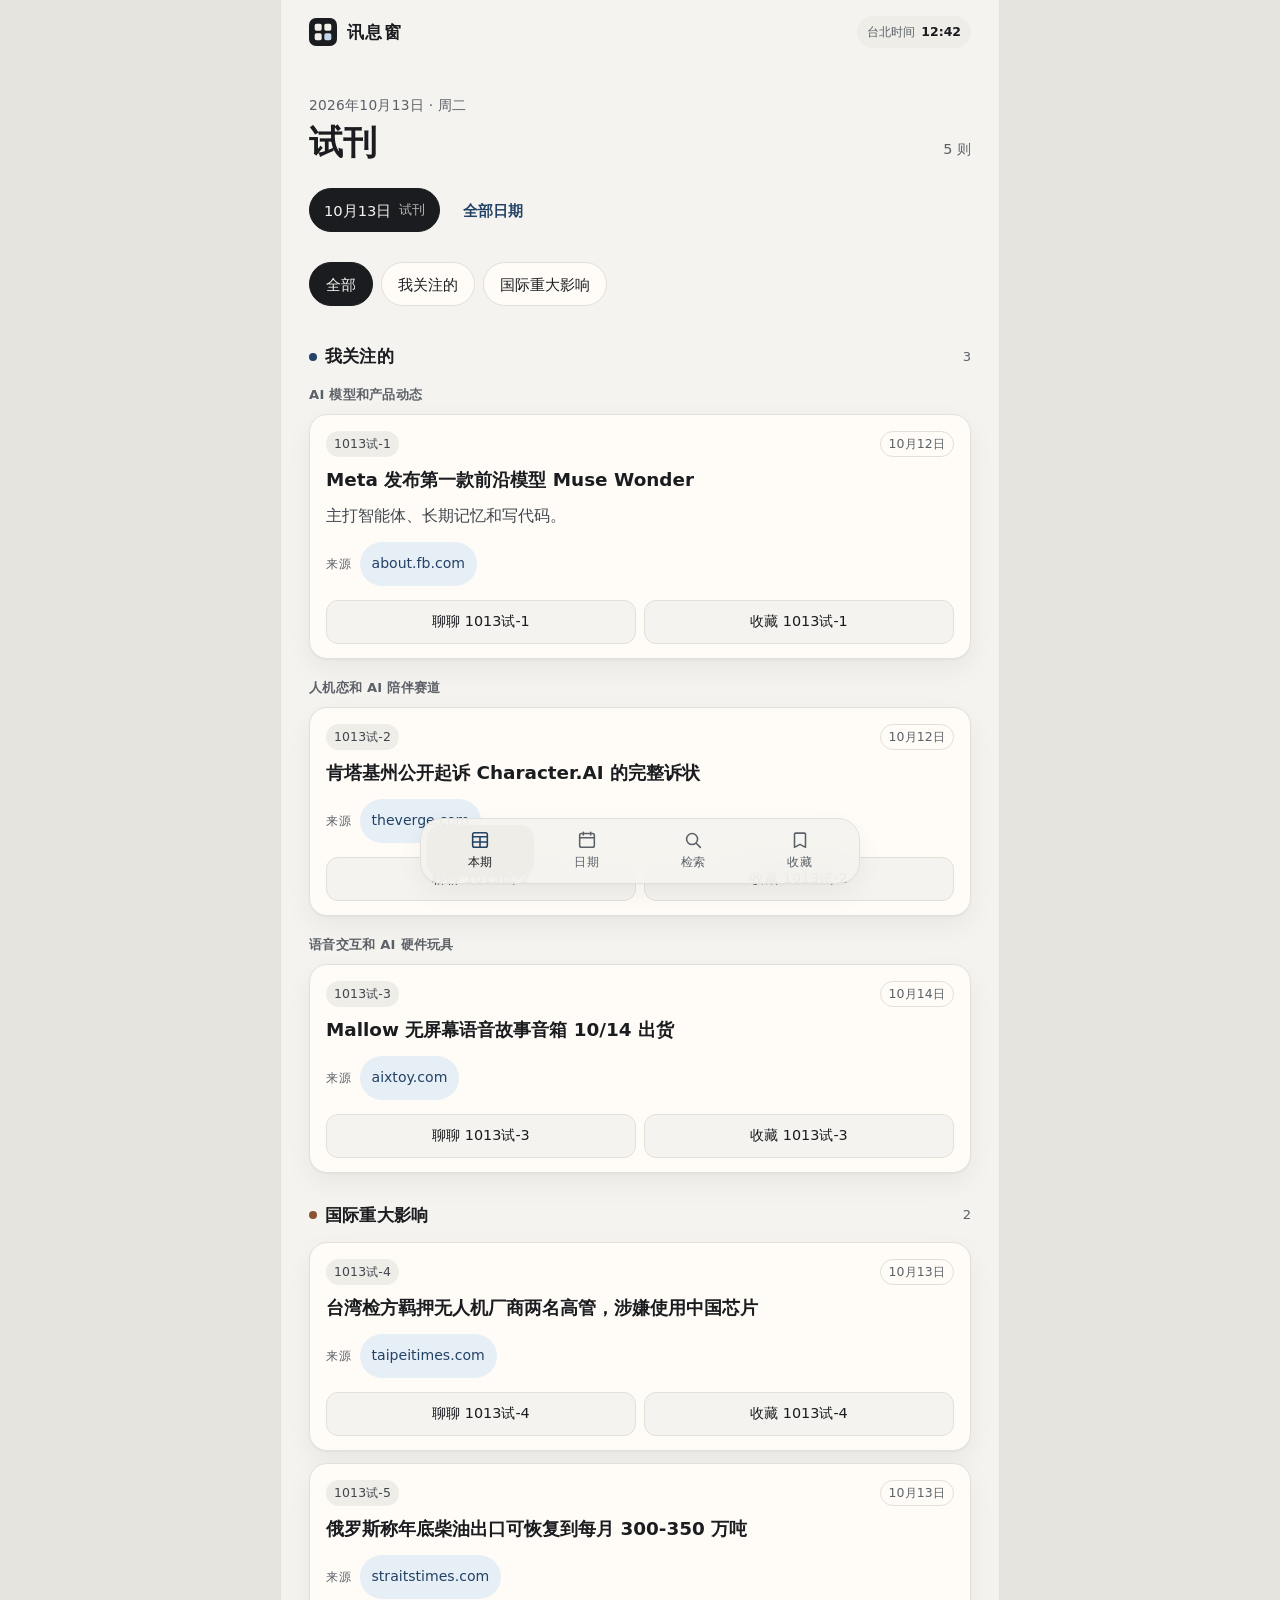
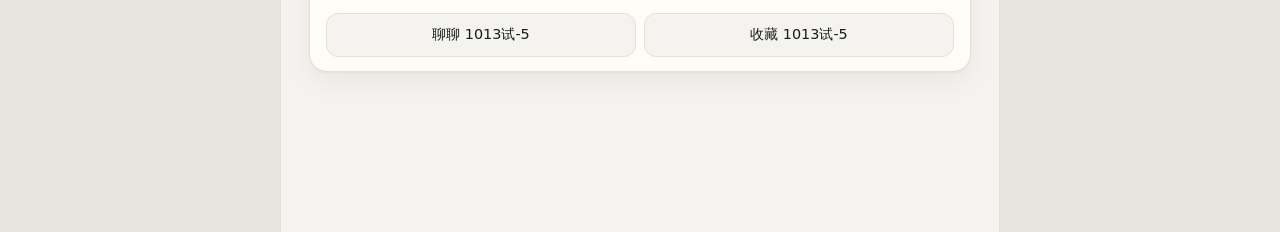
==== index.html @ f1364bf1 "Refresh the reading layout and keep two sections. Replace the newspaper styling with a calmer phone-" ====
<!DOCTYPE html>
<html lang="zh-Hans">
<head>
  <meta charset="utf-8">
  <meta name="viewport" content="width=device-width, initial-scale=1, viewport-fit=cover">
  <title>讯息窗</title>
  <meta name="description" content="个人新闻摘要。最新一期、按日期翻阅、检索和收藏。">
  <meta name="color-scheme" content="light dark">
  <meta name="theme-color" content="#f4f3ef">
  <meta name="theme-color" media="(prefers-color-scheme: light)" content="#f4f3ef">
  <meta name="theme-color" media="(prefers-color-scheme: dark)" content="#131417">
  <meta name="mobile-web-app-capable" content="yes">
  <meta name="apple-mobile-web-app-capable" content="yes">
  <meta name="apple-mobile-web-app-status-bar-style" content="default">
  <meta name="apple-mobile-web-app-title" content="讯息窗">
  <!-- 资源一律用相对路径，以便挂在 /info-window/ 下。 -->
  <link rel="manifest" href="manifest.webmanifest">
  <link rel="icon" href="icons/icon.svg" type="image/svg+xml">
  <link rel="icon" href="icons/icon-192.png" sizes="192x192" type="image/png">
  <link rel="apple-touch-icon" href="icons/apple-touch-icon.png">
  <link rel="stylesheet" href="css/app.css">
</head>
<body>
  <a class="skip" href="#main">跳到内容</a>
  <div class="shell">
    <header class="top">
      <div class="top-row">
        <a class="brand" href="#/">
          <svg class="mark" viewBox="0 0 32 32" aria-hidden="true">
            <rect width="32" height="32" rx="8" fill="currentColor"/>
            <rect x="6.5" y="6.5" width="8" height="8" rx="2" fill="var(--pane)"/>
            <rect x="17.5" y="6.5" width="8" height="8" rx="2" fill="var(--pane)"/>
            <rect x="6.5" y="17.5" width="8" height="8" rx="2" fill="var(--pane)"/>
            <rect x="17.5" y="17.5" width="8" height="8" rx="2" fill="var(--pane-accent)"/>
          </svg>
          <span class="brand-name">讯息窗</span>
        </a>
        <p class="clock"><span class="clock-label">台北时间</span><time id="clock">--:--</time></p>
      </div>
      <p id="offline" class="offline" hidden>离线阅读</p>
    </header>
    <main id="main" tabindex="-1">
      <p class="status">正在打开…</p>
    </main>
  </div>
  <nav class="tabbar" aria-label="主导航">
    <a href="#/" data-tab="home">
      <svg viewBox="0 0 24 24" aria-hidden="true"><rect x="4" y="4" width="16" height="16" rx="2"/><path d="M4 8.5h16M12 8.5V20M4 14.2h16"/></svg>
      <span>本期</span>
    </a>
    <a href="#/dates" data-tab="dates">
      <svg viewBox="0 0 24 24" aria-hidden="true"><rect x="4" y="5" width="16" height="15" rx="2"/><path d="M8 3.5v3M16 3.5v3M4 9.5h16"/></svg>
      <span>日期</span>
    </a>
    <a href="#/search" data-tab="search">
      <svg viewBox="0 0 24 24" aria-hidden="true"><circle cx="11" cy="11" r="6"/><path d="M15.5 15.5 20 20"/></svg>
      <span>检索</span>
    </a>
    <a href="#/favorites" data-tab="favorites">
      <svg viewBox="0 0 24 24" aria-hidden="true"><path d="M7 4.5h10a1 1 0 0 1 1 1V20l-6-3.2L6 20V5.5a1 1 0 0 1 1-1z"/></svg>
      <span>收藏</span>
      <em id="fav-count" hidden>0</em>
    </a>
  </nav>
  <div id="toast" role="status" aria-live="polite"></div>
  <noscript>
    <p class="status">讯息窗需要 JavaScript 才能阅读摘要。</p>
  </noscript>
  <script src="js/app.js"></script>
</body>
</html>
---- css/app.css ----
:root {
  color-scheme: light;
  --bg: #f4f3ef;
  --canvas: #e6e4de;
  --card: #fffcf8;
  --ink: #1a1c1f;
  --soft: #41464d;
  --faint: #5c6168;
  --line: #e3e0d8;
  --line-strong: #d0ccc3;
  --accent: #234266;
  --accent-2: #8a5430;
  --accent-soft: #e6eef6;
  --chip: #eeede8;
  --mark-pane: #f4f1ea;
  --mark-accent: #c5d7ea;
  --shadow: 0 1px 2px rgba(26, 28, 31, 0.04), 0 10px 28px rgba(26, 28, 31, 0.05);
  --header-h: calc(64px + env(safe-area-inset-top));
  --tab-h: calc(64px + env(safe-area-inset-bottom));
  --column: 100%;
  --pad: 20px;
  --radius: 18px;
  --sans: "PingFang SC", "Hiragino Sans GB", "Noto Sans SC", "Noto Sans CJK SC", "Source Han Sans SC", "Microsoft YaHei", "WenQuanYi Micro Hei", "Droid Sans Fallback", ui-sans-serif, system-ui, sans-serif;
}

@media (prefers-color-scheme: dark) {
  :root {
    color-scheme: dark;
    --bg: #131417;
    --canvas: #0b0c0e;
    --card: #1d1e23;
    --ink: #f4f2ec;
    --soft: #d2cfc7;
    --faint: #b0aba3;
    --line: #32343b;
    --line-strong: #45474f;
    --accent: #c9daf0;
    --accent-2: #efc39a;
    --accent-soft: #2a3544;
    --chip: #2a2c32;
    --mark-pane: #243044;
    --mark-accent: #8fb4d4;
    --shadow: 0 1px 0 rgba(255, 255, 255, 0.03) inset, 0 12px 32px rgba(0, 0, 0, 0.28);
  }
}

* { box-sizing: border-box; }

html {
  background: var(--bg);
  font-family: var(--sans);
  -webkit-text-size-adjust: 100%;
  text-size-adjust: 100%;
}

body {
  margin: 0;
  min-height: 100dvh;
  background: var(--bg);
  color: var(--ink);
  font-family: var(--sans);
  font-size: 1.0625rem;
  line-height: 1.7;
  text-rendering: optimizeLegibility;
  -webkit-font-smoothing: antialiased;
}

button, input {
  font: inherit;
  color: inherit;
}

button { cursor: pointer; }

a, button { -webkit-tap-highlight-color: transparent; }

a { color: var(--accent); }

img, svg { display: block; }

[hidden] { display: none !important; }

::selection {
  background: color-mix(in srgb, var(--accent) 28%, transparent);
}

.skip {
  position: absolute;
  left: 12px;
  top: -48px;
  z-index: 20;
  padding: 8px 12px;
  border-radius: 10px;
  background: var(--ink);
  color: var(--bg);
  text-decoration: none;
}

.skip:focus { top: 8px; }

:focus-visible {
  outline: 2px solid var(--accent);
  outline-offset: 3px;
}

.shell {
  width: var(--column);
  margin: 0 auto;
  padding-bottom: calc(var(--tab-h) + 16px);
}

.top {
  position: sticky;
  top: 0;
  z-index: 6;
  min-height: var(--header-h);
  padding: calc(10px + env(safe-area-inset-top)) var(--pad) 10px;
  background: color-mix(in srgb, var(--bg) 86%, transparent);
  backdrop-filter: saturate(1.2) blur(18px);
  -webkit-backdrop-filter: saturate(1.2) blur(18px);
  border-bottom: 1px solid transparent;
}

.top.is-stuck { border-bottom-color: var(--line); }

.top-row {
  display: flex;
  align-items: center;
  justify-content: space-between;
  gap: 12px;
  min-height: 44px;
}

.brand {
  display: flex;
  align-items: center;
  gap: 10px;
  min-height: 44px;
  color: var(--ink);
  text-decoration: none;
}

.mark {
  width: 28px;
  height: 28px;
  color: var(--ink);
  --pane: var(--mark-pane);
  --pane-accent: var(--mark-accent);
}

.brand-name {
  font-size: 1.05rem;
  font-weight: 600;
  letter-spacing: 0.08em;
}

.clock {
  display: inline-flex;
  align-items: center;
  gap: 6px;
  margin: 0;
  min-height: 32px;
  padding: 0 10px;
  border-radius: 999px;
  background: var(--chip);
  color: var(--faint);
  font-size: 0.78rem;
  font-variant-numeric: tabular-nums;
  white-space: nowrap;
}

.clock time {
  color: var(--ink);
  font-weight: 600;
}

.offline {
  margin: 6px 0 0;
  color: var(--accent);
  font-size: 0.82rem;
}

main {
  padding: 4px var(--pad) 36px;
}

.status, .empty {
  margin: 28px 0;
  color: var(--soft);
  font-size: 1rem;
  line-height: 1.7;
}

.page-head, .mast { padding: 22px 0 6px; }

.kicker {
  margin: 0 0 4px;
  color: var(--faint);
  font-size: 0.86rem;
  letter-spacing: 0.02em;
}

.mast-row {
  display: flex;
  align-items: baseline;
  justify-content: space-between;
  gap: 16px;
}

.mast h1, .page-head h1 {
  margin: 0;
  font-size: 1.85rem;
  font-weight: 600;
  line-height: 1.25;
  letter-spacing: 0.01em;
}

.mast-count, .result-count {
  margin: 0;
  color: var(--faint);
  font-size: 0.9rem;
  font-variant-numeric: tabular-nums;
  white-space: nowrap;
}

.result-count { margin: 4px 0 14px; }

.switcher {
  position: sticky;
  top: var(--header-h);
  z-index: 5;
  display: flex;
  gap: 8px;
  margin: 8px calc(var(--pad) * -1) 0;
  padding: 10px var(--pad) 12px;
  overflow-x: auto;
  background: color-mix(in srgb, var(--bg) 88%, transparent);
  backdrop-filter: blur(16px);
  -webkit-backdrop-filter: blur(16px);
  scroll-snap-type: x proximity;
  scrollbar-width: none;
}

.switcher::-webkit-scrollbar, .chips::-webkit-scrollbar { display: none; }

.issue-pill {
  display: inline-flex;
  flex: 0 0 auto;
  align-items: center;
  gap: 8px;
  min-height: 44px;
  padding: 0 14px;
  border: 1px solid var(--line);
  border-radius: 999px;
  background: var(--card);
  color: var(--ink);
  font-size: 0.92rem;
  text-decoration: none;
  scroll-snap-align: start;
}

.issue-pill-slot { color: var(--faint); font-size: 0.82rem; }

.issue-pill.is-on {
  background: var(--ink);
  border-color: var(--ink);
  color: var(--bg);
  box-shadow: none;
}

.issue-pill.is-on .issue-pill-slot {
  color: color-mix(in srgb, var(--bg) 72%, transparent);
}

.issue-pill-all {
  background: transparent;
  border-color: transparent;
  box-shadow: none;
  color: var(--accent);
  font-weight: 600;
}

.filters { margin: 16px 0 4px; }

.chips {
  display: flex;
  gap: 8px;
  margin: 0 -2px;
  padding: 2px 2px 8px;
  overflow-x: auto;
  scroll-snap-type: x proximity;
  scrollbar-width: none;
}

.chip {
  flex: 0 0 auto;
  min-height: 44px;
  padding: 0 16px;
  border: 1px solid var(--line);
  border-radius: 999px;
  background: var(--card);
  color: var(--ink);
  font-size: 0.92rem;
  scroll-snap-align: start;
}

.chip.is-on {
  background: var(--ink);
  border-color: var(--ink);
  color: var(--bg);
}

.chips-sub { padding-top: 0; }

.section { margin: 28px 0; }

.section-head {
  display: flex;
  align-items: center;
  justify-content: space-between;
  gap: 12px;
  margin: 0 0 12px;
}

.section-title {
  display: flex;
  align-items: center;
  gap: 8px;
  margin: 0;
  font-size: 1.08rem;
  font-weight: 600;
  letter-spacing: 0.01em;
}

.section-title::before {
  content: "";
  width: 8px;
  height: 8px;
  border-radius: 50%;
  background: var(--accent);
  flex: 0 0 auto;
}

.section[data-section="国际重大影响"] .section-title::before {
  background: var(--accent-2);
}

.section-count {
  color: var(--faint);
  font-size: 0.82rem;
  font-variant-numeric: tabular-nums;
}

.section-empty {
  margin: 0;
  padding: 2px 2px 6px;
  color: var(--faint);
  font-size: 1rem;
}

.block + .block { margin-top: 18px; }

.block-title {
  margin: 0 0 8px;
  color: var(--faint);
  font-size: 0.82rem;
  font-weight: 600;
  letter-spacing: 0.02em;
}

.card {
  margin: 0 0 12px;
  padding: 16px 16px 14px;
  background: var(--card);
  border: 1px solid var(--line);
  border-radius: var(--radius);
  box-shadow: var(--shadow);
  scroll-margin-top: calc(var(--header-h) + 16px);
}

.card-meta {
  display: flex;
  flex-wrap: wrap;
  align-items: center;
  gap: 6px;
  margin: 0;
}

.id-chip, .time-chip, .origin-chip, .section-chip {
  display: inline-flex;
  align-items: center;
  min-height: 26px;
  padding: 0 8px;
  border-radius: 999px;
  font-size: 0.78rem;
  line-height: 1;
  letter-spacing: 0.01em;
  white-space: nowrap;
}

.id-chip, .section-chip {
  background: var(--chip);
  color: var(--soft);
  font-variant-numeric: tabular-nums;
}

.time-chip {
  margin-left: auto;
  border: 1px solid var(--line);
  background: transparent;
  color: var(--faint);
  font-variant-numeric: tabular-nums;
}

.origin-chip {
  background: var(--accent-soft);
  color: var(--accent);
}

.card h3, .item-title {
  margin: 10px 0 0;
  font-size: 1.15rem;
  font-weight: 600;
  line-height: 1.45;
}

.summary {
  margin: 8px 0 0;
  color: var(--soft);
  font-size: 1rem;
  line-height: 1.75;
}

.relevance {
  margin: 10px 0 0;
  color: var(--soft);
  font-size: 0.95rem;
  line-height: 1.65;
}

.relevance span {
  margin-right: 6px;
  color: var(--faint);
  font-size: 0.78rem;
  letter-spacing: 0.06em;
}

.sources {
  display: flex;
  flex-wrap: wrap;
  align-items: center;
  gap: 8px;
  margin: 12px 0 0;
}

.sources span {
  color: var(--faint);
  font-size: 0.78rem;
  letter-spacing: 0.06em;
}

.sources a {
  display: inline-flex;
  align-items: center;
  min-height: 44px;
  padding: 0 12px;
  border-radius: 999px;
  background: var(--accent-soft);
  color: var(--accent);
  font-size: 0.88rem;
  text-decoration: none;
}

.actions {
  display: flex;
  flex-wrap: wrap;
  gap: 8px;
  margin-top: 14px;
}

.actions button, .text-btn {
  flex: 1 1 calc(50% - 8px);
  max-width: calc(50% - 4px);
  min-height: 44px;
  padding: 8px 12px;
  border: 1px solid var(--line);
  border-radius: 12px;
  background: var(--bg);
  color: var(--ink);
  font-size: 0.9rem;
  line-height: 1.35;
  text-align: center;
}

.actions button.is-saved {
  border-color: transparent;
  background: var(--accent-soft);
  color: var(--accent);
}

.issue-head {
  display: flex;
  align-items: baseline;
  justify-content: space-between;
  gap: 12px;
  margin: 22px 0 10px;
}

.issue-link {
  color: var(--ink);
  font-size: 1.05rem;
  font-weight: 600;
  text-decoration: none;
}

.issue-nav {
  display: grid;
  grid-template-columns: 1fr 1fr;
  gap: 10px;
  margin-top: 8px;
}

.nav-card {
  display: flex;
  flex-direction: column;
  justify-content: center;
  gap: 2px;
  min-height: 64px;
  padding: 12px 14px;
  border: 1px solid var(--line);
  border-radius: 16px;
  background: var(--card);
  color: var(--ink);
  text-decoration: none;
}

.nav-card.is-end { align-items: flex-end; text-align: right; }

.nav-kicker {
  color: var(--faint);
  font-size: 0.78rem;
}

.nav-title {
  font-size: 0.95rem;
  font-weight: 600;
  line-height: 1.4;
}

.search {
  position: sticky;
  top: var(--header-h);
  z-index: 4;
  margin: 0 calc(var(--pad) * -1);
  padding: 8px var(--pad) 12px;
  background: color-mix(in srgb, var(--bg) 90%, transparent);
  backdrop-filter: blur(16px);
  -webkit-backdrop-filter: blur(16px);
}

.search-field { position: relative; }

.search-icon {
  position: absolute;
  left: 14px;
  top: 50%;
  width: 18px;
  height: 18px;
  transform: translateY(-50%);
  fill: none;
  stroke: var(--faint);
  stroke-width: 1.8;
  stroke-linecap: round;
  pointer-events: none;
}

.search input {
  width: 100%;
  height: 48px;
  padding: 0 16px 0 42px;
  border: 1px solid var(--line);
  border-radius: 14px;
  background: var(--card);
  font-size: 1rem;
}

.search input::placeholder { color: var(--faint); }

.search input:focus-visible {
  outline: none;
  border-color: var(--accent);
  box-shadow: 0 0 0 3px var(--accent-soft);
}

.date-jump {
  display: flex;
  align-items: center;
  justify-content: space-between;
  gap: 12px;
  margin: 12px 0 18px;
  padding: 12px 14px;
  border: 1px solid var(--line);
  border-radius: 16px;
  background: var(--card);
}

.date-jump label {
  color: var(--soft);
  font-size: 0.95rem;
}

.date-jump input {
  min-height: 44px;
  padding: 0 10px;
  border: 1px solid var(--line);
  border-radius: 12px;
  background: var(--bg);
  font-size: 1rem;
}

.month { margin: 0 0 18px; }

.month-label {
  margin: 8px 2px 8px;
  color: var(--faint);
  font-size: 0.86rem;
  font-weight: 600;
}

.date-list {
  overflow: hidden;
  border: 1px solid var(--line);
  border-radius: var(--radius);
  background: var(--card);
  box-shadow: var(--shadow);
}

.date-row {
  display: grid;
  grid-template-columns: 76px 1fr;
  gap: 8px;
  align-items: center;
  min-height: 72px;
  padding: 12px 16px;
  border-top: 1px solid var(--line);
  color: inherit;
  text-decoration: none;
}

.date-row:first-child { border-top: none; }

.date-num {
  font-size: 1.7rem;
  font-weight: 600;
  line-height: 1;
  font-variant-numeric: tabular-nums;
}

.date-side {
  display: block;
  margin-top: 4px;
  color: var(--faint);
  font-size: 0.78rem;
}

.date-slots { display: flex; flex-direction: column; justify-content: center; }

.date-slots strong {
  font-weight: 600;
  line-height: 1.45;
}

mark {
  padding: 0 0.08em;
  border-radius: 4px;
  background: color-mix(in srgb, var(--accent-2) 32%, transparent);
  color: inherit;
}

.missing {
  margin: 0 0 10px;
  padding: 14px 16px;
  border: 1px dashed var(--line-strong);
  border-radius: 14px;
  color: var(--soft);
}

.tabbar {
  position: fixed;
  left: 50%;
  bottom: 0;
  z-index: 7;
  display: grid;
  grid-template-columns: repeat(4, 1fr);
  width: var(--column);
  transform: translateX(-50%);
  padding: 6px 8px calc(6px + env(safe-area-inset-bottom));
  background: color-mix(in srgb, var(--bg) 90%, transparent);
  backdrop-filter: blur(18px);
  -webkit-backdrop-filter: blur(18px);
  border-top: 1px solid var(--line);
}

.tabbar a {
  position: relative;
  display: flex;
  flex-direction: column;
  align-items: center;
  justify-content: center;
  gap: 2px;
  min-height: 52px;
  border-radius: 14px;
  color: var(--faint);
  font-size: 0.72rem;
  letter-spacing: 0.04em;
  text-decoration: none;
}

.tabbar svg {
  width: 22px;
  height: 22px;
  fill: none;
  stroke: currentColor;
  stroke-width: 1.7;
  stroke-linejoin: round;
  stroke-linecap: round;
}

.tabbar a.is-on {
  color: var(--ink);
  background: var(--chip);
}

.tabbar a.is-on svg { stroke: var(--accent); }

.tabbar em {
  position: absolute;
  top: 4px;
  right: calc(50% - 24px);
  min-width: 16px;
  height: 16px;
  padding: 0 4px;
  border-radius: 999px;
  background: var(--accent);
  color: var(--bg);
  font-style: normal;
  font-size: 0.68rem;
  line-height: 16px;
  text-align: center;
}

#toast {
  position: fixed;
  left: 50%;
  bottom: calc(var(--tab-h) + 10px);
  z-index: 9;
  width: max-content;
  max-width: min(92vw, 420px);
  transform: translate(-50%, 8px);
  padding: 12px 16px;
  border-radius: 14px;
  background: var(--ink);
  color: var(--bg);
  font-size: 0.9rem;
  line-height: 1.45;
  box-shadow: var(--shadow);
  opacity: 0;
  pointer-events: none;
  transition: opacity 160ms ease, transform 160ms ease;
}

#toast.is-on {
  opacity: 1;
  transform: translate(-50%, 0);
}

.sr-only {
  position: absolute;
  width: 1px;
  height: 1px;
  padding: 0;
  margin: -1px;
  overflow: hidden;
  clip: rect(0, 0, 0, 0);
  border: 0;
}

body.is-searching .tabbar { display: none; }

body.is-searching .shell { padding-bottom: 24px; }

body.is-searching #toast { bottom: 16px; }

@supports not ((backdrop-filter: blur(1px)) or (-webkit-backdrop-filter: blur(1px))) {
  .top, .tabbar, .switcher, .search { background: var(--bg); }
}

@media (hover: hover) {
  .card:hover { border-color: var(--line-strong); }
  .issue-link:hover, .date-row:hover { color: var(--accent); }
  .issue-pill:hover { border-color: var(--line-strong); }
  .sources a:hover { text-decoration: underline; }
}

@media (min-width: 880px) {
  :root {
    --column: min(720px, calc(100% - 48px));
    --pad: 28px;
    --header-h: calc(68px + env(safe-area-inset-top));
  }

  html, body { background: var(--canvas); }

  .shell {
    min-height: 100dvh;
    background: var(--bg);
    border-inline: 1px solid var(--line);
    padding-bottom: calc(var(--tab-h) + 32px);
  }

  .mast h1, .page-head h1 { font-size: 2.15rem; }

  .tabbar {
    bottom: 16px;
    width: min(440px, calc(var(--column) - 40px));
    padding: 6px;
    border: 1px solid var(--line);
    border-radius: 22px;
    box-shadow: var(--shadow);
  }
}

@media (prefers-reduced-motion: reduce) {
  *, *::before, *::after {
    scroll-behavior: auto !important;
    transition: none !important;
  }
}

@media print {
  .tabbar, .skip, .actions, .filters, .switcher, .clock, .search { display: none !important; }
  .shell { width: auto; padding: 0; border: none; background: white; }
  body, html { background: white; color: black; }
  .card { break-inside: avoid; box-shadow: none; }
}
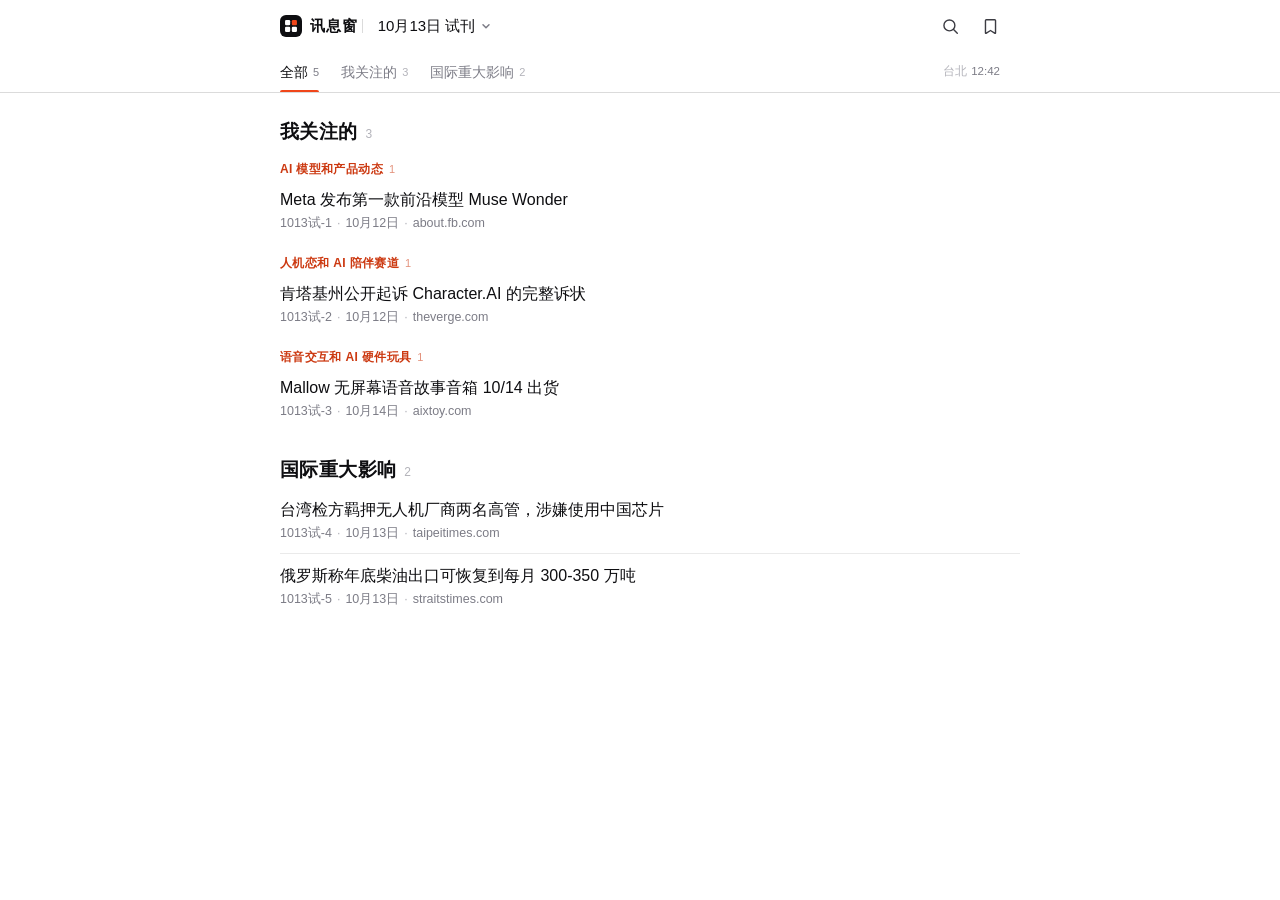
==== commit 607b044d: "Rebuild the reading view as a dense list with a slim header. Each item is one row: a title of up to " ====
--- a/index.html
+++ b/index.html
@@ -6,9 +6,9 @@
   <title>讯息窗</title>
   <meta name="description" content="个人新闻摘要。最新一期、按日期翻阅、检索和收藏。">
   <meta name="color-scheme" content="light dark">
-  <meta name="theme-color" content="#f4f3ef">
-  <meta name="theme-color" media="(prefers-color-scheme: light)" content="#f4f3ef">
-  <meta name="theme-color" media="(prefers-color-scheme: dark)" content="#131417">
+  <meta name="theme-color" content="#ffffff">
+  <meta name="theme-color" media="(prefers-color-scheme: light)" content="#ffffff">
+  <meta name="theme-color" media="(prefers-color-scheme: dark)" content="#0c0c0e">
   <meta name="mobile-web-app-capable" content="yes">
   <meta name="apple-mobile-web-app-capable" content="yes">
   <meta name="apple-mobile-web-app-status-bar-style" content="default">
@@ -22,46 +22,59 @@
 </head>
 <body>
   <a class="skip" href="#main">跳到内容</a>
-  <div class="shell">
-    <header class="top">
-      <div class="top-row">
-        <a class="brand" href="#/">
-          <svg class="mark" viewBox="0 0 32 32" aria-hidden="true">
-            <rect width="32" height="32" rx="8" fill="currentColor"/>
-            <rect x="6.5" y="6.5" width="8" height="8" rx="2" fill="var(--pane)"/>
-            <rect x="17.5" y="6.5" width="8" height="8" rx="2" fill="var(--pane)"/>
-            <rect x="6.5" y="17.5" width="8" height="8" rx="2" fill="var(--pane)"/>
-            <rect x="17.5" y="17.5" width="8" height="8" rx="2" fill="var(--pane-accent)"/>
+  <header class="bar" id="bar">
+    <div class="bar-in">
+      <div class="bar-top" id="bar-top">
+        <a class="brand" href="#/" aria-label="讯息窗，回到最新一期">
+          <svg class="mark" viewBox="0 0 24 24" aria-hidden="true">
+            <rect width="24" height="24" rx="6.5" class="mark-tile"/>
+            <rect x="5.5" y="5.5" width="5.6" height="5.6" rx="1.3" class="mark-pane"/>
+            <rect x="12.9" y="5.5" width="5.6" height="5.6" rx="1.3" class="mark-lit"/>
+            <rect x="5.5" y="12.9" width="5.6" height="5.6" rx="1.3" class="mark-pane"/>
+            <rect x="12.9" y="12.9" width="5.6" height="5.6" rx="1.3" class="mark-pane"/>
           </svg>
           <span class="brand-name">讯息窗</span>
         </a>
-        <p class="clock"><span class="clock-label">台北时间</span><time id="clock">--:--</time></p>
+        <button type="button" class="picker" id="picker" aria-expanded="false" aria-controls="menu">
+          <span class="picker-label" id="picker-label">讯息窗</span>
+          <svg class="picker-chev" viewBox="0 0 12 12" aria-hidden="true"><path d="M3 4.75 6 7.75l3-3"/></svg>
+        </button>
+        <span class="offline" id="offline" hidden>离线</span>
+        <nav class="tools" aria-label="检索和收藏">
+          <a class="tool" href="#/search" data-tool="search" aria-label="检索">
+            <svg viewBox="0 0 24 24" aria-hidden="true"><circle cx="10.75" cy="10.75" r="6.25"/><path d="m15.5 15.5 4.25 4.25"/></svg>
+          </a>
+          <a class="tool" href="#/favorites" data-tool="favorites" aria-label="收藏">
+            <svg viewBox="0 0 24 24" aria-hidden="true"><path d="M7.25 4.25h9.5a1 1 0 0 1 1 1v14.2a.4.4 0 0 1-.63.33L12 16.6l-5.12 3.18a.4.4 0 0 1-.63-.33V5.25a1 1 0 0 1 1-1z"/></svg>
+            <em id="fav-count" hidden>0</em>
+          </a>
+        </nav>
       </div>
-      <p id="offline" class="offline" hidden>离线阅读</p>
-    </header>
-    <main id="main" tabindex="-1">
-      <p class="status">正在打开…</p>
-    </main>
-  </div>
-  <nav class="tabbar" aria-label="主导航">
-    <a href="#/" data-tab="home">
-      <svg viewBox="0 0 24 24" aria-hidden="true"><rect x="4" y="4" width="16" height="16" rx="2"/><path d="M4 8.5h16M12 8.5V20M4 14.2h16"/></svg>
-      <span>本期</span>
-    </a>
-    <a href="#/dates" data-tab="dates">
-      <svg viewBox="0 0 24 24" aria-hidden="true"><rect x="4" y="5" width="16" height="15" rx="2"/><path d="M8 3.5v3M16 3.5v3M4 9.5h16"/></svg>
-      <span>日期</span>
-    </a>
-    <a href="#/search" data-tab="search">
-      <svg viewBox="0 0 24 24" aria-hidden="true"><circle cx="11" cy="11" r="6"/><path d="M15.5 15.5 20 20"/></svg>
-      <span>检索</span>
-    </a>
-    <a href="#/favorites" data-tab="favorites">
-      <svg viewBox="0 0 24 24" aria-hidden="true"><path d="M7 4.5h10a1 1 0 0 1 1 1V20l-6-3.2L6 20V5.5a1 1 0 0 1 1-1z"/></svg>
-      <span>收藏</span>
-      <em id="fav-count" hidden>0</em>
-    </a>
-  </nav>
+      <form class="bar-search" id="bar-search" role="search" hidden>
+        <label class="field">
+          <svg viewBox="0 0 24 24" aria-hidden="true"><circle cx="10.75" cy="10.75" r="6.25"/><path d="m15.5 15.5 4.25 4.25"/></svg>
+          <span class="sr-only">检索全部期次</span>
+          <input id="q" type="search" enterkeyhint="search" autocomplete="off" spellcheck="false" placeholder="标题、摘要、来源、编号">
+        </label>
+        <a class="cancel" href="#/" id="cancel">取消</a>
+      </form>
+      <div class="bar-sub" id="bar-sub">
+        <div class="tabs" id="tabs" role="group" aria-label="栏目"></div>
+        <label class="jump" id="jump" hidden>
+          <svg viewBox="0 0 20 20" aria-hidden="true"><rect x="3.25" y="4.25" width="13.5" height="12.5" rx="2.25"/><path d="M3.25 8.25h13.5M7 2.75v3M13 2.75v3"/></svg>
+          <span>跳到日期</span>
+          <input type="date" id="jump-date" aria-label="跳到日期">
+        </label>
+        <p class="clock" aria-label="台北时间"><span>台北</span><time id="clock">--:--</time></p>
+      </div>
+      <div class="blocks" id="blocks" role="group" aria-label="我关注的子块" hidden></div>
+    </div>
+    <div class="menu" id="menu" hidden></div>
+  </header>
+  <div class="scrim" id="scrim" hidden></div>
+  <main id="main" tabindex="-1">
+    <p class="status">正在打开…</p>
+  </main>
   <div id="toast" role="status" aria-live="polite"></div>
   <noscript>
     <p class="status">讯息窗需要 JavaScript 才能阅读摘要。</p>
--- a/css/app.css
+++ b/css/app.css
@@ -1,46 +1,49 @@
 :root {
-  color-scheme: light;
-  --bg: #f4f3ef;
-  --canvas: #e6e4de;
-  --card: #fffcf8;
-  --ink: #1a1c1f;
-  --soft: #41464d;
-  --faint: #5c6168;
-  --line: #e3e0d8;
-  --line-strong: #d0ccc3;
-  --accent: #234266;
-  --accent-2: #8a5430;
-  --accent-soft: #e6eef6;
-  --chip: #eeede8;
-  --mark-pane: #f4f1ea;
-  --mark-accent: #c5d7ea;
-  --shadow: 0 1px 2px rgba(26, 28, 31, 0.04), 0 10px 28px rgba(26, 28, 31, 0.05);
-  --header-h: calc(64px + env(safe-area-inset-top));
-  --tab-h: calc(64px + env(safe-area-inset-bottom));
-  --column: 100%;
-  --pad: 20px;
-  --radius: 18px;
-  --sans: "PingFang SC", "Hiragino Sans GB", "Noto Sans SC", "Noto Sans CJK SC", "Source Han Sans SC", "Microsoft YaHei", "WenQuanYi Micro Hei", "Droid Sans Fallback", ui-sans-serif, system-ui, sans-serif;
+  color-scheme: light dark;
+  --bg: #ffffff;
+  --bar: rgba(255, 255, 255, 0.84);
+  --pop: #ffffff;
+  --surface: #f6f6f7;
+  --press: #efeff1;
+  --ink: #0e0e11;
+  --ink-2: #3c3c43;
+  --muted: #7c7c86;
+  --faint: #b3b3ba;
+  --line: rgba(14, 14, 17, 0.085);
+  --line-2: rgba(14, 14, 17, 0.15);
+  --accent: #f0461a;
+  --accent-text: #cc3911;
+  --accent-wash: rgba(240, 70, 26, 0.09);
+  --mark-tile: #0e0e11;
+  --mark-pane: #ffffff;
+  --shadow-pop: 0 0 0 0.5px rgba(14, 14, 17, 0.1), 0 2px 6px rgba(14, 14, 17, 0.05), 0 16px 40px -8px rgba(14, 14, 17, 0.2);
+  --scrim: rgba(14, 14, 17, 0.12);
+  --ease: cubic-bezier(0.2, 0.8, 0.2, 1);
+  --pad: 16px;
+  --col: 100%;
+  --sans: -apple-system, BlinkMacSystemFont, "Segoe UI", "PingFang SC", "Hiragino Sans GB", "Microsoft YaHei", "Noto Sans SC", "Noto Sans CJK SC", "Source Han Sans SC", sans-serif;
 }
 
 @media (prefers-color-scheme: dark) {
   :root {
-    color-scheme: dark;
-    --bg: #131417;
-    --canvas: #0b0c0e;
-    --card: #1d1e23;
-    --ink: #f4f2ec;
-    --soft: #d2cfc7;
-    --faint: #b0aba3;
-    --line: #32343b;
-    --line-strong: #45474f;
-    --accent: #c9daf0;
-    --accent-2: #efc39a;
-    --accent-soft: #2a3544;
-    --chip: #2a2c32;
-    --mark-pane: #243044;
-    --mark-accent: #8fb4d4;
-    --shadow: 0 1px 0 rgba(255, 255, 255, 0.03) inset, 0 12px 32px rgba(0, 0, 0, 0.28);
+    --bg: #0c0c0e;
+    --bar: rgba(12, 12, 14, 0.8);
+    --pop: #1a1a1d;
+    --surface: #151518;
+    --press: #1c1c20;
+    --ink: #ededf0;
+    --ink-2: #c3c3ca;
+    --muted: #8a8a94;
+    --faint: #55555d;
+    --line: rgba(255, 255, 255, 0.075);
+    --line-2: rgba(255, 255, 255, 0.13);
+    --accent: #ff6a42;
+    --accent-text: #ff7d5a;
+    --accent-wash: rgba(255, 106, 66, 0.13);
+    --mark-tile: #ededf0;
+    --mark-pane: #0c0c0e;
+    --shadow-pop: 0 0 0 0.5px rgba(255, 255, 255, 0.1), 0 16px 40px -6px rgba(0, 0, 0, 0.6);
+    --scrim: rgba(0, 0, 0, 0.42);
   }
 }
 
@@ -48,7 +51,6 @@
 
 html {
   background: var(--bg);
-  font-family: var(--sans);
   -webkit-text-size-adjust: 100%;
   text-size-adjust: 100%;
 }
@@ -59,10 +61,10 @@
   background: var(--bg);
   color: var(--ink);
   font-family: var(--sans);
-  font-size: 1.0625rem;
-  line-height: 1.7;
-  text-rendering: optimizeLegibility;
+  font-size: 15px;
+  line-height: 1.5;
   -webkit-font-smoothing: antialiased;
+  -moz-osx-font-smoothing: grayscale;
 }
 
 button, input {
@@ -70,708 +72,30 @@
   color: inherit;
 }
 
-button { cursor: pointer; }
-
-a, button { -webkit-tap-highlight-color: transparent; }
-
-a { color: var(--accent); }
+button {
+  margin: 0;
+  padding: 0;
+  border: 0;
+  background: none;
+  cursor: pointer;
+}
+
+a, button, label { -webkit-tap-highlight-color: transparent; }
+
+a { color: var(--accent-text); }
 
 img, svg { display: block; }
 
+h1, h2, h3, p { margin: 0; }
+
 [hidden] { display: none !important; }
 
-::selection {
-  background: color-mix(in srgb, var(--accent) 28%, transparent);
-}
-
-.skip {
-  position: absolute;
-  left: 12px;
-  top: -48px;
-  z-index: 20;
-  padding: 8px 12px;
-  border-radius: 10px;
-  background: var(--ink);
-  color: var(--bg);
-  text-decoration: none;
-}
-
-.skip:focus { top: 8px; }
+::selection { background: var(--accent-wash); }
 
 :focus-visible {
   outline: 2px solid var(--accent);
-  outline-offset: 3px;
-}
-
-.shell {
-  width: var(--column);
-  margin: 0 auto;
-  padding-bottom: calc(var(--tab-h) + 16px);
-}
-
-.top {
-  position: sticky;
-  top: 0;
-  z-index: 6;
-  min-height: var(--header-h);
-  padding: calc(10px + env(safe-area-inset-top)) var(--pad) 10px;
-  background: color-mix(in srgb, var(--bg) 86%, transparent);
-  backdrop-filter: saturate(1.2) blur(18px);
-  -webkit-backdrop-filter: saturate(1.2) blur(18px);
-  border-bottom: 1px solid transparent;
-}
-
-.top.is-stuck { border-bottom-color: var(--line); }
-
-.top-row {
-  display: flex;
-  align-items: center;
-  justify-content: space-between;
-  gap: 12px;
-  min-height: 44px;
-}
-
-.brand {
-  display: flex;
-  align-items: center;
-  gap: 10px;
-  min-height: 44px;
-  color: var(--ink);
-  text-decoration: none;
-}
-
-.mark {
-  width: 28px;
-  height: 28px;
-  color: var(--ink);
-  --pane: var(--mark-pane);
-  --pane-accent: var(--mark-accent);
-}
-
-.brand-name {
-  font-size: 1.05rem;
-  font-weight: 600;
-  letter-spacing: 0.08em;
-}
-
-.clock {
-  display: inline-flex;
-  align-items: center;
-  gap: 6px;
-  margin: 0;
-  min-height: 32px;
-  padding: 0 10px;
-  border-radius: 999px;
-  background: var(--chip);
-  color: var(--faint);
-  font-size: 0.78rem;
-  font-variant-numeric: tabular-nums;
-  white-space: nowrap;
-}
-
-.clock time {
-  color: var(--ink);
-  font-weight: 600;
-}
-
-.offline {
-  margin: 6px 0 0;
-  color: var(--accent);
-  font-size: 0.82rem;
-}
-
-main {
-  padding: 4px var(--pad) 36px;
-}
-
-.status, .empty {
-  margin: 28px 0;
-  color: var(--soft);
-  font-size: 1rem;
-  line-height: 1.7;
-}
-
-.page-head, .mast { padding: 22px 0 6px; }
-
-.kicker {
-  margin: 0 0 4px;
-  color: var(--faint);
-  font-size: 0.86rem;
-  letter-spacing: 0.02em;
-}
-
-.mast-row {
-  display: flex;
-  align-items: baseline;
-  justify-content: space-between;
-  gap: 16px;
-}
-
-.mast h1, .page-head h1 {
-  margin: 0;
-  font-size: 1.85rem;
-  font-weight: 600;
-  line-height: 1.25;
-  letter-spacing: 0.01em;
-}
-
-.mast-count, .result-count {
-  margin: 0;
-  color: var(--faint);
-  font-size: 0.9rem;
-  font-variant-numeric: tabular-nums;
-  white-space: nowrap;
-}
-
-.result-count { margin: 4px 0 14px; }
-
-.switcher {
-  position: sticky;
-  top: var(--header-h);
-  z-index: 5;
-  display: flex;
-  gap: 8px;
-  margin: 8px calc(var(--pad) * -1) 0;
-  padding: 10px var(--pad) 12px;
-  overflow-x: auto;
-  background: color-mix(in srgb, var(--bg) 88%, transparent);
-  backdrop-filter: blur(16px);
-  -webkit-backdrop-filter: blur(16px);
-  scroll-snap-type: x proximity;
-  scrollbar-width: none;
-}
-
-.switcher::-webkit-scrollbar, .chips::-webkit-scrollbar { display: none; }
-
-.issue-pill {
-  display: inline-flex;
-  flex: 0 0 auto;
-  align-items: center;
-  gap: 8px;
-  min-height: 44px;
-  padding: 0 14px;
-  border: 1px solid var(--line);
-  border-radius: 999px;
-  background: var(--card);
-  color: var(--ink);
-  font-size: 0.92rem;
-  text-decoration: none;
-  scroll-snap-align: start;
-}
-
-.issue-pill-slot { color: var(--faint); font-size: 0.82rem; }
-
-.issue-pill.is-on {
-  background: var(--ink);
-  border-color: var(--ink);
-  color: var(--bg);
-  box-shadow: none;
-}
-
-.issue-pill.is-on .issue-pill-slot {
-  color: color-mix(in srgb, var(--bg) 72%, transparent);
-}
-
-.issue-pill-all {
-  background: transparent;
-  border-color: transparent;
-  box-shadow: none;
-  color: var(--accent);
-  font-weight: 600;
-}
-
-.filters { margin: 16px 0 4px; }
-
-.chips {
-  display: flex;
-  gap: 8px;
-  margin: 0 -2px;
-  padding: 2px 2px 8px;
-  overflow-x: auto;
-  scroll-snap-type: x proximity;
-  scrollbar-width: none;
-}
-
-.chip {
-  flex: 0 0 auto;
-  min-height: 44px;
-  padding: 0 16px;
-  border: 1px solid var(--line);
-  border-radius: 999px;
-  background: var(--card);
-  color: var(--ink);
-  font-size: 0.92rem;
-  scroll-snap-align: start;
-}
-
-.chip.is-on {
-  background: var(--ink);
-  border-color: var(--ink);
-  color: var(--bg);
-}
-
-.chips-sub { padding-top: 0; }
-
-.section { margin: 28px 0; }
-
-.section-head {
-  display: flex;
-  align-items: center;
-  justify-content: space-between;
-  gap: 12px;
-  margin: 0 0 12px;
-}
-
-.section-title {
-  display: flex;
-  align-items: center;
-  gap: 8px;
-  margin: 0;
-  font-size: 1.08rem;
-  font-weight: 600;
-  letter-spacing: 0.01em;
-}
-
-.section-title::before {
-  content: "";
-  width: 8px;
-  height: 8px;
-  border-radius: 50%;
-  background: var(--accent);
-  flex: 0 0 auto;
-}
-
-.section[data-section="国际重大影响"] .section-title::before {
-  background: var(--accent-2);
-}
-
-.section-count {
-  color: var(--faint);
-  font-size: 0.82rem;
-  font-variant-numeric: tabular-nums;
-}
-
-.section-empty {
-  margin: 0;
-  padding: 2px 2px 6px;
-  color: var(--faint);
-  font-size: 1rem;
-}
-
-.block + .block { margin-top: 18px; }
-
-.block-title {
-  margin: 0 0 8px;
-  color: var(--faint);
-  font-size: 0.82rem;
-  font-weight: 600;
-  letter-spacing: 0.02em;
-}
-
-.card {
-  margin: 0 0 12px;
-  padding: 16px 16px 14px;
-  background: var(--card);
-  border: 1px solid var(--line);
-  border-radius: var(--radius);
-  box-shadow: var(--shadow);
-  scroll-margin-top: calc(var(--header-h) + 16px);
-}
-
-.card-meta {
-  display: flex;
-  flex-wrap: wrap;
-  align-items: center;
-  gap: 6px;
-  margin: 0;
-}
-
-.id-chip, .time-chip, .origin-chip, .section-chip {
-  display: inline-flex;
-  align-items: center;
-  min-height: 26px;
-  padding: 0 8px;
-  border-radius: 999px;
-  font-size: 0.78rem;
-  line-height: 1;
-  letter-spacing: 0.01em;
-  white-space: nowrap;
-}
-
-.id-chip, .section-chip {
-  background: var(--chip);
-  color: var(--soft);
-  font-variant-numeric: tabular-nums;
-}
-
-.time-chip {
-  margin-left: auto;
-  border: 1px solid var(--line);
-  background: transparent;
-  color: var(--faint);
-  font-variant-numeric: tabular-nums;
-}
-
-.origin-chip {
-  background: var(--accent-soft);
-  color: var(--accent);
-}
-
-.card h3, .item-title {
-  margin: 10px 0 0;
-  font-size: 1.15rem;
-  font-weight: 600;
-  line-height: 1.45;
-}
-
-.summary {
-  margin: 8px 0 0;
-  color: var(--soft);
-  font-size: 1rem;
-  line-height: 1.75;
-}
-
-.relevance {
-  margin: 10px 0 0;
-  color: var(--soft);
-  font-size: 0.95rem;
-  line-height: 1.65;
-}
-
-.relevance span {
-  margin-right: 6px;
-  color: var(--faint);
-  font-size: 0.78rem;
-  letter-spacing: 0.06em;
-}
-
-.sources {
-  display: flex;
-  flex-wrap: wrap;
-  align-items: center;
-  gap: 8px;
-  margin: 12px 0 0;
-}
-
-.sources span {
-  color: var(--faint);
-  font-size: 0.78rem;
-  letter-spacing: 0.06em;
-}
-
-.sources a {
-  display: inline-flex;
-  align-items: center;
-  min-height: 44px;
-  padding: 0 12px;
-  border-radius: 999px;
-  background: var(--accent-soft);
-  color: var(--accent);
-  font-size: 0.88rem;
-  text-decoration: none;
-}
-
-.actions {
-  display: flex;
-  flex-wrap: wrap;
-  gap: 8px;
-  margin-top: 14px;
-}
-
-.actions button, .text-btn {
-  flex: 1 1 calc(50% - 8px);
-  max-width: calc(50% - 4px);
-  min-height: 44px;
-  padding: 8px 12px;
-  border: 1px solid var(--line);
-  border-radius: 12px;
-  background: var(--bg);
-  color: var(--ink);
-  font-size: 0.9rem;
-  line-height: 1.35;
-  text-align: center;
-}
-
-.actions button.is-saved {
-  border-color: transparent;
-  background: var(--accent-soft);
-  color: var(--accent);
-}
-
-.issue-head {
-  display: flex;
-  align-items: baseline;
-  justify-content: space-between;
-  gap: 12px;
-  margin: 22px 0 10px;
-}
-
-.issue-link {
-  color: var(--ink);
-  font-size: 1.05rem;
-  font-weight: 600;
-  text-decoration: none;
-}
-
-.issue-nav {
-  display: grid;
-  grid-template-columns: 1fr 1fr;
-  gap: 10px;
-  margin-top: 8px;
-}
-
-.nav-card {
-  display: flex;
-  flex-direction: column;
-  justify-content: center;
-  gap: 2px;
-  min-height: 64px;
-  padding: 12px 14px;
-  border: 1px solid var(--line);
-  border-radius: 16px;
-  background: var(--card);
-  color: var(--ink);
-  text-decoration: none;
-}
-
-.nav-card.is-end { align-items: flex-end; text-align: right; }
-
-.nav-kicker {
-  color: var(--faint);
-  font-size: 0.78rem;
-}
-
-.nav-title {
-  font-size: 0.95rem;
-  font-weight: 600;
-  line-height: 1.4;
-}
-
-.search {
-  position: sticky;
-  top: var(--header-h);
-  z-index: 4;
-  margin: 0 calc(var(--pad) * -1);
-  padding: 8px var(--pad) 12px;
-  background: color-mix(in srgb, var(--bg) 90%, transparent);
-  backdrop-filter: blur(16px);
-  -webkit-backdrop-filter: blur(16px);
-}
-
-.search-field { position: relative; }
-
-.search-icon {
-  position: absolute;
-  left: 14px;
-  top: 50%;
-  width: 18px;
-  height: 18px;
-  transform: translateY(-50%);
-  fill: none;
-  stroke: var(--faint);
-  stroke-width: 1.8;
-  stroke-linecap: round;
-  pointer-events: none;
-}
-
-.search input {
-  width: 100%;
-  height: 48px;
-  padding: 0 16px 0 42px;
-  border: 1px solid var(--line);
-  border-radius: 14px;
-  background: var(--card);
-  font-size: 1rem;
-}
-
-.search input::placeholder { color: var(--faint); }
-
-.search input:focus-visible {
-  outline: none;
-  border-color: var(--accent);
-  box-shadow: 0 0 0 3px var(--accent-soft);
-}
-
-.date-jump {
-  display: flex;
-  align-items: center;
-  justify-content: space-between;
-  gap: 12px;
-  margin: 12px 0 18px;
-  padding: 12px 14px;
-  border: 1px solid var(--line);
-  border-radius: 16px;
-  background: var(--card);
-}
-
-.date-jump label {
-  color: var(--soft);
-  font-size: 0.95rem;
-}
-
-.date-jump input {
-  min-height: 44px;
-  padding: 0 10px;
-  border: 1px solid var(--line);
-  border-radius: 12px;
-  background: var(--bg);
-  font-size: 1rem;
-}
-
-.month { margin: 0 0 18px; }
-
-.month-label {
-  margin: 8px 2px 8px;
-  color: var(--faint);
-  font-size: 0.86rem;
-  font-weight: 600;
-}
-
-.date-list {
-  overflow: hidden;
-  border: 1px solid var(--line);
-  border-radius: var(--radius);
-  background: var(--card);
-  box-shadow: var(--shadow);
-}
-
-.date-row {
-  display: grid;
-  grid-template-columns: 76px 1fr;
-  gap: 8px;
-  align-items: center;
-  min-height: 72px;
-  padding: 12px 16px;
-  border-top: 1px solid var(--line);
-  color: inherit;
-  text-decoration: none;
-}
-
-.date-row:first-child { border-top: none; }
-
-.date-num {
-  font-size: 1.7rem;
-  font-weight: 600;
-  line-height: 1;
-  font-variant-numeric: tabular-nums;
-}
-
-.date-side {
-  display: block;
-  margin-top: 4px;
-  color: var(--faint);
-  font-size: 0.78rem;
-}
-
-.date-slots { display: flex; flex-direction: column; justify-content: center; }
-
-.date-slots strong {
-  font-weight: 600;
-  line-height: 1.45;
-}
-
-mark {
-  padding: 0 0.08em;
+  outline-offset: 2px;
   border-radius: 4px;
-  background: color-mix(in srgb, var(--accent-2) 32%, transparent);
-  color: inherit;
-}
-
-.missing {
-  margin: 0 0 10px;
-  padding: 14px 16px;
-  border: 1px dashed var(--line-strong);
-  border-radius: 14px;
-  color: var(--soft);
-}
-
-.tabbar {
-  position: fixed;
-  left: 50%;
-  bottom: 0;
-  z-index: 7;
-  display: grid;
-  grid-template-columns: repeat(4, 1fr);
-  width: var(--column);
-  transform: translateX(-50%);
-  padding: 6px 8px calc(6px + env(safe-area-inset-bottom));
-  background: color-mix(in srgb, var(--bg) 90%, transparent);
-  backdrop-filter: blur(18px);
-  -webkit-backdrop-filter: blur(18px);
-  border-top: 1px solid var(--line);
-}
-
-.tabbar a {
-  position: relative;
-  display: flex;
-  flex-direction: column;
-  align-items: center;
-  justify-content: center;
-  gap: 2px;
-  min-height: 52px;
-  border-radius: 14px;
-  color: var(--faint);
-  font-size: 0.72rem;
-  letter-spacing: 0.04em;
-  text-decoration: none;
-}
-
-.tabbar svg {
-  width: 22px;
-  height: 22px;
-  fill: none;
-  stroke: currentColor;
-  stroke-width: 1.7;
-  stroke-linejoin: round;
-  stroke-linecap: round;
-}
-
-.tabbar a.is-on {
-  color: var(--ink);
-  background: var(--chip);
-}
-
-.tabbar a.is-on svg { stroke: var(--accent); }
-
-.tabbar em {
-  position: absolute;
-  top: 4px;
-  right: calc(50% - 24px);
-  min-width: 16px;
-  height: 16px;
-  padding: 0 4px;
-  border-radius: 999px;
-  background: var(--accent);
-  color: var(--bg);
-  font-style: normal;
-  font-size: 0.68rem;
-  line-height: 16px;
-  text-align: center;
-}
-
-#toast {
-  position: fixed;
-  left: 50%;
-  bottom: calc(var(--tab-h) + 10px);
-  z-index: 9;
-  width: max-content;
-  max-width: min(92vw, 420px);
-  transform: translate(-50%, 8px);
-  padding: 12px 16px;
-  border-radius: 14px;
-  background: var(--ink);
-  color: var(--bg);
-  font-size: 0.9rem;
-  line-height: 1.45;
-  box-shadow: var(--shadow);
-  opacity: 0;
-  pointer-events: none;
-  transition: opacity 160ms ease, transform 160ms ease;
-}
-
-#toast.is-on {
-  opacity: 1;
-  transform: translate(-50%, 0);
 }
 
 .sr-only {
@@ -782,64 +106,1041 @@
   margin: -1px;
   overflow: hidden;
   clip: rect(0, 0, 0, 0);
+  white-space: nowrap;
   border: 0;
 }
 
-body.is-searching .tabbar { display: none; }
-
-body.is-searching .shell { padding-bottom: 24px; }
-
-body.is-searching #toast { bottom: 16px; }
+.skip {
+  position: absolute;
+  left: 12px;
+  top: -48px;
+  z-index: 30;
+  padding: 8px 12px;
+  border-radius: 8px;
+  background: var(--ink);
+  color: var(--bg);
+  font-size: 14px;
+  text-decoration: none;
+}
+
+.skip:focus { top: calc(8px + env(safe-area-inset-top)); }
+
+.bar {
+  position: sticky;
+  top: 0;
+  z-index: 10;
+  padding-top: env(safe-area-inset-top);
+  background: var(--bar);
+  -webkit-backdrop-filter: saturate(180%) blur(20px);
+  backdrop-filter: saturate(180%) blur(20px);
+  border-bottom: 0.5px solid var(--line-2);
+}
+
+.bar-in {
+  width: var(--col);
+  margin: 0 auto;
+}
+
+.bar-top, .bar-search {
+  display: flex;
+  align-items: center;
+  height: 44px;
+  padding: 0 6px 0 var(--pad);
+}
+
+.brand {
+  display: inline-flex;
+  flex: 0 0 auto;
+  align-items: center;
+  gap: 8px;
+  height: 40px;
+  color: var(--ink);
+  text-decoration: none;
+}
+
+.mark { width: 22px; height: 22px; }
+.mark-tile { fill: var(--mark-tile); }
+.mark-pane { fill: var(--mark-pane); }
+.mark-lit { fill: var(--accent); }
+
+.brand-name {
+  font-size: 15px;
+  font-weight: 600;
+  letter-spacing: 0.06em;
+}
+
+.picker {
+  display: inline-flex;
+  align-items: center;
+  gap: 5px;
+  min-width: 0;
+  height: 36px;
+  margin-left: 4px;
+  padding: 0 8px 0 0;
+  border-radius: 8px;
+  color: var(--ink);
+  font-size: 15px;
+  font-weight: 500;
+  white-space: nowrap;
+}
+
+.picker::before {
+  content: "";
+  flex: 0 0 auto;
+  width: 1px;
+  height: 14px;
+  margin-right: 10px;
+  background: var(--line-2);
+}
+
+.picker-label {
+  overflow: hidden;
+  text-overflow: ellipsis;
+  font-variant-numeric: tabular-nums;
+}
+
+.picker-chev {
+  flex: 0 0 auto;
+  width: 12px;
+  height: 12px;
+  fill: none;
+  stroke: var(--muted);
+  stroke-width: 1.5;
+  stroke-linecap: round;
+  stroke-linejoin: round;
+  transition: transform 220ms var(--ease);
+}
+
+.picker[aria-expanded="true"] .picker-chev { transform: rotate(180deg); }
+
+.offline {
+  flex: 0 0 auto;
+  margin-left: 6px;
+  padding: 1px 6px;
+  border-radius: 4px;
+  background: var(--surface);
+  color: var(--muted);
+  font-size: 11px;
+  font-weight: 500;
+}
+
+.tools {
+  display: flex;
+  flex: 0 0 auto;
+  margin-left: auto;
+}
+
+.tool {
+  position: relative;
+  display: grid;
+  place-items: center;
+  width: 40px;
+  height: 40px;
+  border-radius: 10px;
+  color: var(--ink-2);
+}
+
+.tool svg {
+  width: 21px;
+  height: 21px;
+  fill: none;
+  stroke: currentColor;
+  stroke-width: 1.6;
+  stroke-linecap: round;
+  stroke-linejoin: round;
+}
+
+.tool.is-on { color: var(--accent); }
+
+.tool[data-tool="favorites"].is-on svg { fill: currentColor; }
+
+.tool em {
+  position: absolute;
+  top: 5px;
+  right: 4px;
+  min-width: 15px;
+  height: 15px;
+  padding: 0 4px;
+  border-radius: 8px;
+  background: var(--accent);
+  box-shadow: 0 0 0 1.5px var(--bg);
+  color: #fff;
+  font-size: 10px;
+  font-style: normal;
+  font-weight: 600;
+  line-height: 15px;
+  text-align: center;
+  font-variant-numeric: tabular-nums;
+}
+
+.bar-search { gap: 12px; padding-right: var(--pad); }
+
+.field {
+  position: relative;
+  display: flex;
+  flex: 1 1 auto;
+  align-items: center;
+  height: 36px;
+  border-radius: 10px;
+  background: var(--surface);
+}
+
+.field svg {
+  position: absolute;
+  left: 10px;
+  width: 16px;
+  height: 16px;
+  fill: none;
+  stroke: var(--muted);
+  stroke-width: 1.8;
+  stroke-linecap: round;
+  pointer-events: none;
+}
+
+.field input {
+  width: 100%;
+  height: 100%;
+  padding: 0 10px 0 33px;
+  border: 0;
+  border-radius: 10px;
+  background: none;
+  font-size: 16px;
+  outline: none;
+  -webkit-appearance: none;
+  appearance: none;
+}
+
+.field input::placeholder { color: var(--muted); }
+
+.field input::-webkit-search-cancel-button { opacity: 0.5; }
+
+.field:focus-within { box-shadow: 0 0 0 2px var(--accent-wash); }
+
+.cancel {
+  flex: 0 0 auto;
+  color: var(--accent-text);
+  font-size: 15px;
+  text-decoration: none;
+}
+
+.bar-sub {
+  display: flex;
+  align-items: stretch;
+  gap: 16px;
+  height: 36px;
+  padding: 0 var(--pad);
+}
+
+.tabs, .blocks {
+  display: flex;
+  min-width: 0;
+  overflow-x: auto;
+  scrollbar-width: none;
+  overscroll-behavior-x: contain;
+}
+
+.tabs::-webkit-scrollbar, .blocks::-webkit-scrollbar { display: none; }
+
+.tabs {
+  position: relative;
+  gap: 22px;
+}
+
+.tab {
+  position: relative;
+  display: inline-flex;
+  flex: 0 0 auto;
+  align-items: center;
+  gap: 5px;
+  color: var(--muted);
+  font-size: 14px;
+  font-weight: 500;
+  white-space: nowrap;
+  transition: color 160ms ease;
+}
+
+.tab-n {
+  color: var(--faint);
+  font-size: 11px;
+  font-weight: 500;
+  font-variant-numeric: tabular-nums;
+  transition: color 160ms ease;
+}
+
+.tab.is-on { color: var(--ink); }
+.tab.is-on .tab-n { color: var(--muted); }
+.tab-n:empty { display: none; }
+
+.tab-ink {
+  position: absolute;
+  left: 0;
+  bottom: 0;
+  width: 0;
+  height: 2px;
+  border-radius: 2px 2px 0 0;
+  background: var(--accent);
+  pointer-events: none;
+  transition: transform 320ms var(--ease), width 320ms var(--ease);
+}
+
+.jump {
+  position: relative;
+  display: inline-flex;
+  align-items: center;
+  gap: 6px;
+  color: var(--accent-text);
+  font-size: 14px;
+  font-weight: 500;
+  cursor: pointer;
+}
+
+.jump svg {
+  width: 17px;
+  height: 17px;
+  fill: none;
+  stroke: currentColor;
+  stroke-width: 1.6;
+  stroke-linecap: round;
+}
+
+/* 原生日期控件盖在文字上、完全透明：点哪里都会打开系统的日期选择。 */
+.jump input {
+  position: absolute;
+  inset: 0;
+  width: 100%;
+  height: 100%;
+  margin: 0;
+  padding: 0;
+  border: 0;
+  opacity: 0;
+  font-size: 16px;
+  cursor: pointer;
+}
+
+.clock {
+  display: inline-flex;
+  flex: 0 0 auto;
+  align-items: center;
+  gap: 4px;
+  margin-left: auto;
+  color: var(--faint);
+  font-size: 11.5px;
+  font-variant-numeric: tabular-nums;
+  white-space: nowrap;
+}
+
+.clock time { color: var(--muted); font-weight: 500; }
+
+.blocks {
+  gap: 4px;
+  height: 36px;
+  align-items: center;
+  padding: 0 calc(var(--pad) - 8px);
+  border-top: 0.5px solid var(--line);
+}
+
+.block-tab {
+  display: inline-flex;
+  flex: 0 0 auto;
+  align-items: center;
+  gap: 4px;
+  height: 26px;
+  padding: 0 8px;
+  border-radius: 6px;
+  color: var(--muted);
+  font-size: 12.5px;
+  white-space: nowrap;
+}
+
+.block-tab .tab-n { font-size: 10.5px; }
+
+.block-tab.is-on {
+  background: var(--surface);
+  color: var(--ink);
+  font-weight: 500;
+}
+
+.menu {
+  position: absolute;
+  top: calc(env(safe-area-inset-top) + 42px);
+  left: 8px;
+  z-index: 20;
+  width: min(360px, calc(100vw - 16px));
+  overflow: hidden;
+  border-radius: 14px;
+  background: var(--pop);
+  box-shadow: var(--shadow-pop);
+  transform-origin: 24px 0;
+  animation: menu-in 200ms var(--ease);
+}
+
+@keyframes menu-in {
+  from { opacity: 0; transform: translateY(-4px) scale(0.97); }
+}
+
+.scrim {
+  position: fixed;
+  inset: 0;
+  z-index: 9;
+  background: var(--scrim);
+  animation: fade-in 200ms ease;
+}
+
+@keyframes fade-in {
+  from { opacity: 0; }
+}
+
+.menu-scroll {
+  max-height: min(64vh, 520px);
+  overflow-y: auto;
+  overscroll-behavior: contain;
+  padding: 4px 0 6px;
+}
+
+.menu-day {
+  display: flex;
+  align-items: baseline;
+  justify-content: space-between;
+  gap: 12px;
+  padding: 12px 16px 4px;
+  color: var(--muted);
+  font-size: 12px;
+  font-weight: 500;
+}
+
+.menu-day a {
+  color: var(--accent-text);
+  font-weight: 500;
+  text-decoration: none;
+}
+
+.menu-item {
+  display: flex;
+  align-items: center;
+  gap: 10px;
+  height: 44px;
+  padding: 0 16px;
+  color: var(--ink);
+  font-size: 15px;
+  text-decoration: none;
+}
+
+.menu-item:active { background: var(--press); }
+
+.menu-item .n {
+  margin-left: auto;
+  color: var(--muted);
+  font-size: 13px;
+  font-variant-numeric: tabular-nums;
+}
+
+.menu-item .tick {
+  width: 16px;
+  height: 16px;
+  fill: none;
+  stroke: var(--accent);
+  stroke-width: 2;
+  stroke-linecap: round;
+  stroke-linejoin: round;
+  visibility: hidden;
+}
+
+.menu-item.is-on { font-weight: 600; }
+.menu-item.is-on .tick { visibility: visible; }
+
+.menu-latest {
+  color: var(--accent-text);
+  font-size: 11px;
+  font-weight: 500;
+}
+
+.menu-foot {
+  display: flex;
+  align-items: center;
+  justify-content: space-between;
+  height: 46px;
+  padding: 0 16px;
+  border-top: 0.5px solid var(--line);
+  color: var(--ink);
+  font-size: 14px;
+  font-weight: 500;
+  text-decoration: none;
+}
+
+.menu-foot svg, .pager svg, .day svg {
+  width: 14px;
+  height: 14px;
+  fill: none;
+  stroke: var(--faint);
+  stroke-width: 1.8;
+  stroke-linecap: round;
+  stroke-linejoin: round;
+}
+
+main {
+  width: var(--col);
+  margin: 0 auto;
+  padding-bottom: calc(env(safe-area-inset-bottom) + 40px);
+  outline: none;
+}
+
+.status, .empty {
+  padding: 40px var(--pad);
+  color: var(--muted);
+  font-size: 14px;
+  line-height: 1.7;
+}
+
+.sec-head {
+  display: flex;
+  align-items: baseline;
+  gap: 8px;
+  padding: 16px var(--pad) 2px;
+  color: var(--ink);
+  font-size: 17px;
+  font-weight: 600;
+  line-height: 22px;
+  letter-spacing: 0.02em;
+}
+
+.sec-head .n, .blk-head .n, .grp-head .n {
+  color: var(--faint);
+  font-size: 12px;
+  font-weight: 500;
+  letter-spacing: 0;
+  font-variant-numeric: tabular-nums;
+}
+
+.blk-head {
+  display: flex;
+  align-items: baseline;
+  gap: 6px;
+  padding: 8px var(--pad) 0;
+  color: var(--accent-text);
+  font-size: 12px;
+  font-weight: 600;
+  line-height: 16px;
+  letter-spacing: 0.03em;
+}
+
+.blk-head .n {
+  color: var(--accent-text);
+  opacity: 0.55;
+  font-size: 11px;
+}
+
+.sec-empty {
+  padding: 8px var(--pad) 12px;
+  color: var(--muted);
+  font-size: 14px;
+}
+
+.sec.is-solo { padding-top: 6px; }
+
+.sec.is-solo .sec-empty { padding-top: 26px; }
+
+.grp-head {
+  display: flex;
+  align-items: baseline;
+  gap: 8px;
+  padding: 18px var(--pad) 4px;
+  font-size: 13px;
+  font-weight: 600;
+}
+
+.grp-head a {
+  color: var(--ink);
+  text-decoration: none;
+}
+
+.day-issue + .day-issue {
+  margin-top: 14px;
+  border-top: 0.5px solid var(--line-2);
+}
+
+.issue-title {
+  display: flex;
+  align-items: baseline;
+  gap: 8px;
+  padding: 18px var(--pad) 0;
+  font-size: 21px;
+  font-weight: 600;
+  line-height: 28px;
+  letter-spacing: 0.02em;
+}
+
+.issue-title a { color: var(--ink); text-decoration: none; }
+
+.issue-title .n {
+  color: var(--muted);
+  font-size: 12px;
+  font-weight: 500;
+  letter-spacing: 0;
+}
+
+.issue-title .issue-open {
+  display: inline-flex;
+  align-items: center;
+  gap: 2px;
+  margin-left: auto;
+  color: var(--accent-text);
+  font-size: 13px;
+  font-weight: 500;
+  letter-spacing: 0;
+}
+
+.issue-open svg {
+  width: 13px;
+  height: 13px;
+  fill: none;
+  stroke: currentColor;
+  stroke-width: 1.8;
+  stroke-linecap: round;
+  stroke-linejoin: round;
+}
+
+.day-issue .sec-head {
+  padding-top: 12px;
+  font-size: 14px;
+  line-height: 20px;
+}
+
+.row {
+  position: relative;
+  isolation: isolate;
+}
+
+.row + .row::before {
+  content: "";
+  position: absolute;
+  top: 0;
+  left: var(--pad);
+  right: 0;
+  border-top: 0.5px solid var(--line);
+  transition: opacity 200ms ease;
+}
+
+/* 按下、悬停和展开共用一块内缩的圆角底色，不改变文字位置。 */
+.row::after {
+  content: "";
+  position: absolute;
+  inset: 1px calc(var(--pad) / 2);
+  z-index: -1;
+  border-radius: 12px;
+  background: var(--surface);
+  opacity: 0;
+  transition: opacity 200ms ease, background-color 120ms ease;
+}
+
+.row:has(.row-head:active)::after {
+  opacity: 1;
+  background: var(--press);
+  transition: none;
+}
+
+.row-head {
+  display: block;
+  width: 100%;
+  padding: 8px var(--pad) 9px;
+  text-align: left;
+}
+
+.row-head:focus-visible {
+  outline-offset: -3px;
+  border-radius: 12px;
+}
+
+.row-title {
+  display: -webkit-box;
+  overflow: hidden;
+  -webkit-box-orient: vertical;
+  -webkit-line-clamp: 2;
+  color: var(--ink);
+  font-size: 15px;
+  font-weight: 500;
+  line-height: 21px;
+  text-wrap: pretty;
+}
+
+.row-meta {
+  display: flex;
+  align-items: center;
+  margin-top: 2px;
+  overflow: hidden;
+  color: var(--muted);
+  font-size: 12px;
+  line-height: 16px;
+  font-variant-numeric: tabular-nums;
+  white-space: nowrap;
+}
+
+.row-meta > * { flex: 0 0 auto; }
+
+.row-meta > * + *::before {
+  content: "·";
+  margin: 0 5px;
+  color: var(--faint);
+}
+
+.row-meta .m-id { font-weight: 500; }
+
+.row-meta .m-src {
+  flex: 0 1 auto;
+  min-width: 0;
+  overflow: hidden;
+  text-overflow: ellipsis;
+}
+
+.row-meta .m-tag { color: var(--accent-text); }
+
+.m-fav {
+  width: 11px;
+  height: 11px;
+  margin-left: 7px;
+  fill: var(--accent);
+}
+
+.row.is-open::after { opacity: 1; }
+
+.row.is-open::before,
+.row.is-open + .row::before,
+.row:has(.row-head:active)::before,
+.row:has(.row-head:active) + .row::before { opacity: 0; }
+
+.row.is-open .row-title {
+  display: block;
+  -webkit-line-clamp: unset;
+}
+
+.row-body {
+  display: grid;
+  grid-template-rows: 0fr;
+  visibility: hidden;
+  transition: grid-template-rows 300ms var(--ease), visibility 0s linear 300ms;
+}
+
+.row.is-open .row-body {
+  grid-template-rows: 1fr;
+  visibility: visible;
+  transition: grid-template-rows 300ms var(--ease), visibility 0s;
+}
+
+.row-clip {
+  min-height: 0;
+  overflow: hidden;
+}
+
+.row-inner {
+  padding: 0 var(--pad) 14px;
+  opacity: 0;
+  transform: translateY(-6px);
+  transition: opacity 180ms ease, transform 300ms var(--ease);
+}
+
+.row.is-open .row-inner {
+  opacity: 1;
+  transform: none;
+  transition: opacity 260ms ease 60ms, transform 300ms var(--ease);
+}
+
+.crumb {
+  margin-bottom: 4px;
+  color: var(--muted);
+  font-size: 12px;
+}
+
+.summary {
+  color: var(--ink-2);
+  font-size: 14.5px;
+  line-height: 1.75;
+}
+
+.note {
+  margin-top: 8px;
+  color: var(--ink-2);
+  font-size: 13.5px;
+  line-height: 1.7;
+}
+
+.note b {
+  margin-right: 6px;
+  color: var(--accent-text);
+  font-size: 12px;
+  font-weight: 600;
+}
+
+.srcs {
+  display: flex;
+  flex-wrap: wrap;
+  gap: 0 18px;
+  margin-top: 4px;
+}
+
+.srcs a {
+  display: inline-flex;
+  align-items: center;
+  gap: 3px;
+  min-height: 30px;
+  color: var(--accent-text);
+  font-size: 13.5px;
+  font-weight: 500;
+  text-decoration: none;
+}
+
+.srcs svg {
+  width: 13px;
+  height: 13px;
+  fill: none;
+  stroke: currentColor;
+  stroke-width: 1.8;
+  stroke-linecap: round;
+  stroke-linejoin: round;
+}
+
+.acts {
+  display: flex;
+  flex-wrap: wrap;
+  gap: 8px;
+  margin-top: 6px;
+}
+
+.summary + .acts, .note + .acts, .crumb + .acts { margin-top: 12px; }
+
+.act {
+  display: inline-flex;
+  align-items: center;
+  gap: 6px;
+  height: 34px;
+  padding: 0 12px 0 10px;
+  border: 0.5px solid var(--line-2);
+  border-radius: 8px;
+  background: var(--bg);
+  color: var(--ink);
+  font-size: 13px;
+  font-weight: 500;
+  font-variant-numeric: tabular-nums;
+  transition: background-color 140ms ease, color 140ms ease, border-color 140ms ease;
+}
+
+.act:active { background: var(--press); }
+
+.act svg {
+  width: 15px;
+  height: 15px;
+  fill: none;
+  stroke: currentColor;
+  stroke-width: 1.6;
+  stroke-linecap: round;
+  stroke-linejoin: round;
+}
+
+.act.is-saved {
+  border-color: transparent;
+  background: var(--accent-wash);
+  color: var(--accent-text);
+}
+
+.act.is-saved svg { fill: currentColor; }
+
+.act-quiet {
+  border-color: transparent;
+  background: none;
+  color: var(--muted);
+}
+
+mark {
+  padding: 0 1px;
+  border-radius: 3px;
+  background: var(--accent-wash);
+  color: var(--accent-text);
+}
+
+.result-count {
+  padding: 14px var(--pad) 0;
+  color: var(--muted);
+  font-size: 12px;
+}
+
+.missing {
+  padding: 10px var(--pad);
+  color: var(--muted);
+  font-size: 13px;
+}
+
+.pager {
+  display: flex;
+  justify-content: space-between;
+  gap: 12px;
+  margin-top: 20px;
+  padding: 0 var(--pad);
+  border-top: 0.5px solid var(--line);
+}
+
+.pager a {
+  display: flex;
+  align-items: center;
+  gap: 6px;
+  min-height: 52px;
+  color: var(--ink-2);
+  font-size: 13px;
+  text-decoration: none;
+}
+
+.pager a span { color: var(--muted); }
+
+.pager .older { margin-left: auto; }
+
+.month-head {
+  padding: 18px var(--pad) 4px;
+  color: var(--ink);
+  font-size: 13px;
+  font-weight: 600;
+  letter-spacing: 0.04em;
+}
+
+.day {
+  position: relative;
+  display: flex;
+  align-items: center;
+  gap: 12px;
+  min-height: 52px;
+  padding: 8px var(--pad);
+  color: inherit;
+  text-decoration: none;
+}
+
+.day:active { background: var(--press); }
+
+.day + .day::before {
+  content: "";
+  position: absolute;
+  top: 0;
+  left: var(--pad);
+  right: 0;
+  border-top: 0.5px solid var(--line);
+}
+
+.day-num {
+  width: 26px;
+  font-size: 19px;
+  font-weight: 600;
+  line-height: 1;
+  font-variant-numeric: tabular-nums;
+}
+
+.day-week {
+  color: var(--muted);
+  font-size: 12px;
+}
+
+.day-slots {
+  flex: 1 1 auto;
+  color: var(--ink-2);
+  font-size: 14px;
+}
+
+.day-slots .n {
+  color: var(--muted);
+  font-size: 12px;
+  font-variant-numeric: tabular-nums;
+}
+
+#toast {
+  position: fixed;
+  left: 50%;
+  bottom: calc(env(safe-area-inset-bottom) + 24px);
+  z-index: 40;
+  width: max-content;
+  max-width: min(92vw, 420px);
+  padding: 11px 16px;
+  border-radius: 12px;
+  background: var(--ink);
+  color: var(--bg);
+  font-size: 14px;
+  line-height: 1.45;
+  box-shadow: 0 10px 30px -6px rgba(0, 0, 0, 0.35);
+  opacity: 0;
+  transform: translate(-50%, 10px);
+  pointer-events: none;
+  transition: opacity 180ms ease, transform 260ms var(--ease);
+}
+
+#toast.is-on {
+  opacity: 1;
+  transform: translate(-50%, 0);
+}
 
 @supports not ((backdrop-filter: blur(1px)) or (-webkit-backdrop-filter: blur(1px))) {
-  .top, .tabbar, .switcher, .search { background: var(--bg); }
+  .bar { background: var(--bg); }
 }
 
 @media (hover: hover) {
-  .card:hover { border-color: var(--line-strong); }
-  .issue-link:hover, .date-row:hover { color: var(--accent); }
-  .issue-pill:hover { border-color: var(--line-strong); }
-  .sources a:hover { text-decoration: underline; }
-}
-
-@media (min-width: 880px) {
+  .row:hover::after { opacity: 1; }
+  .row:hover::before, .row:hover + .row::before { opacity: 0; }
+  .tool:hover, .picker:hover { background: var(--surface); }
+  .picker:hover::before { visibility: hidden; }
+  .tab:hover { color: var(--ink); }
+  .block-tab:hover { color: var(--ink); }
+  .menu-item:hover, .day:hover { background: var(--surface); }
+  .act:hover { border-color: var(--faint); }
+  .srcs a:hover, .menu-foot:hover { text-decoration: underline; text-underline-offset: 3px; }
+  .grp-head a:hover, .issue-title a:hover, .pager a:hover { color: var(--accent-text); }
+}
+
+@media (max-width: 389px) {
+  .tabs { gap: 16px; }
+}
+
+@media (max-width: 349px) {
+  .clock { display: none; }
+  .brand-name { display: none; }
+}
+
+@media (min-width: 760px) {
   :root {
-    --column: min(720px, calc(100% - 48px));
-    --pad: 28px;
-    --header-h: calc(68px + env(safe-area-inset-top));
+    --col: min(760px, calc(100% - 64px));
+    --pad: 20px;
   }
 
-  html, body { background: var(--canvas); }
-
-  .shell {
-    min-height: 100dvh;
-    background: var(--bg);
-    border-inline: 1px solid var(--line);
-    padding-bottom: calc(var(--tab-h) + 32px);
+  .bar-top { height: 52px; padding-right: 10px; }
+
+  .menu { top: calc(env(safe-area-inset-top) + 48px); }
+
+  .bar-sub { height: 40px; }
+
+  .sec-head {
+    padding-top: 26px;
+    font-size: 19px;
+    line-height: 26px;
   }
 
-  .mast h1, .page-head h1 { font-size: 2.15rem; }
-
-  .tabbar {
-    bottom: 16px;
-    width: min(440px, calc(var(--column) - 40px));
-    padding: 6px;
-    border: 1px solid var(--line);
-    border-radius: 22px;
-    box-shadow: var(--shadow);
+  .blk-head { padding-top: 12px; }
+
+  .row-title {
+    font-size: 16px;
+    line-height: 24px;
   }
+
+  .row-meta { margin-top: 3px; font-size: 12.5px; }
+
+  .summary { font-size: 15px; }
+
+  .note { font-size: 14px; }
+
+  .row-head { padding-top: 11px; padding-bottom: 12px; }
 }
 
 @media (prefers-reduced-motion: reduce) {
   *, *::before, *::after {
+    animation: none !important;
+    transition: none !important;
     scroll-behavior: auto !important;
-    transition: none !important;
   }
 }
 
 @media print {
-  .tabbar, .skip, .actions, .filters, .switcher, .clock, .search { display: none !important; }
-  .shell { width: auto; padding: 0; border: none; background: white; }
-  body, html { background: white; color: black; }
-  .card { break-inside: avoid; box-shadow: none; }
-}
+  .bar, .skip, .acts, #toast { display: none !important; }
+  .row-body { display: block; visibility: visible; }
+  .row-inner { opacity: 1; transform: none; }
+  .row { break-inside: avoid; }
+}
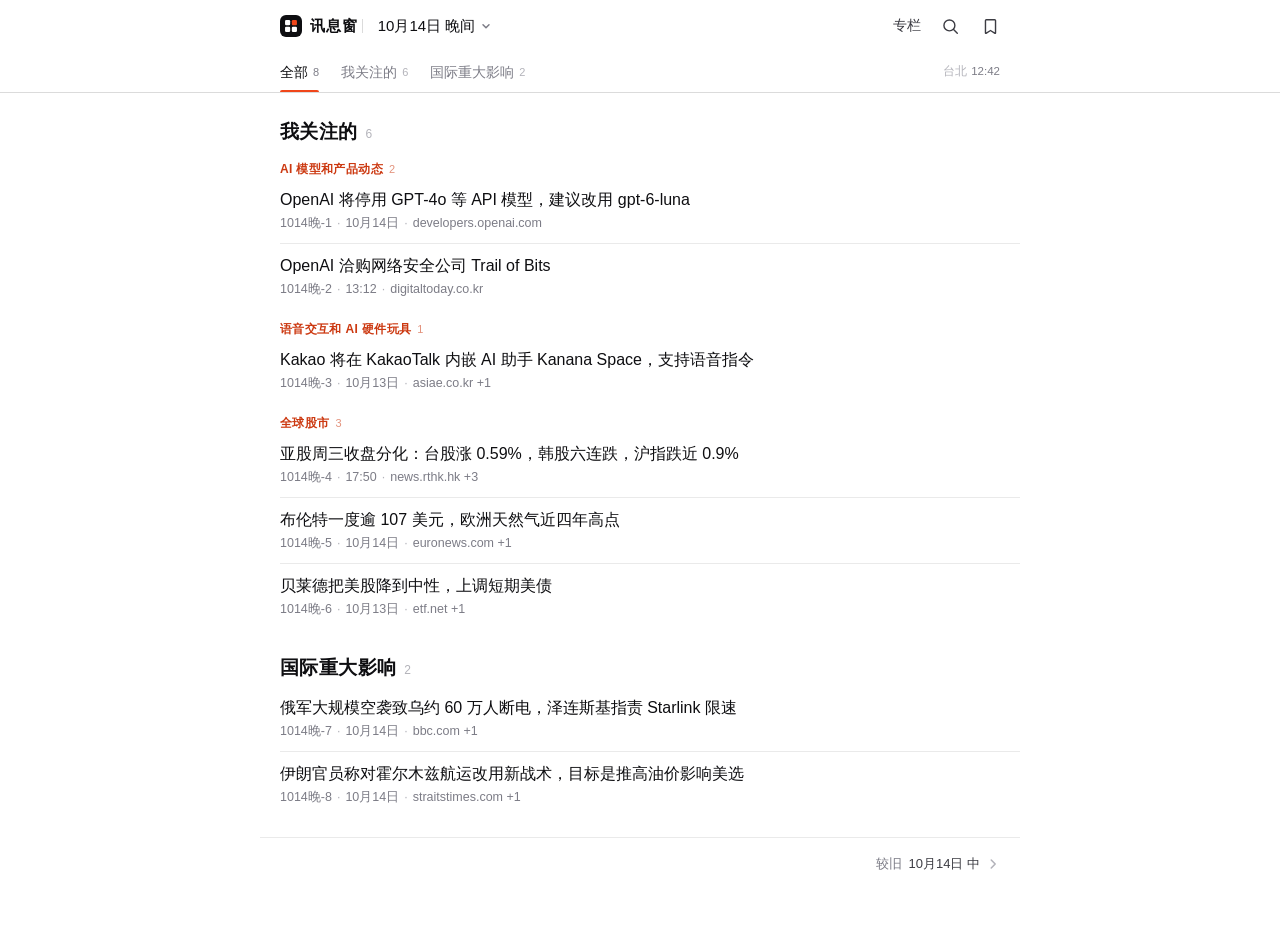
==== commit 192e423f: "加专栏：第一篇「OpenAI 的安全压力」 新增独立于期次的专栏入口和阅读页，数据放在 data/columns/，检查脚本和 service worker 一并跟上。  Co-authored-by" ====
--- a/index.html
+++ b/index.html
@@ -4,7 +4,7 @@
   <meta charset="utf-8">
   <meta name="viewport" content="width=device-width, initial-scale=1, viewport-fit=cover">
   <title>讯息窗</title>
-  <meta name="description" content="个人新闻摘要。最新一期、按日期翻阅、检索和收藏。">
+  <meta name="description" content="个人新闻摘要。最新一期、专栏、按日期翻阅、检索和收藏。">
   <meta name="color-scheme" content="light dark">
   <meta name="theme-color" content="#ffffff">
   <meta name="theme-color" media="(prefers-color-scheme: light)" content="#ffffff">
@@ -40,7 +40,8 @@
           <svg class="picker-chev" viewBox="0 0 12 12" aria-hidden="true"><path d="M3 4.75 6 7.75l3-3"/></svg>
         </button>
         <span class="offline" id="offline" hidden>离线</span>
-        <nav class="tools" aria-label="检索和收藏">
+        <nav class="tools" aria-label="专栏、检索和收藏">
+          <a class="tool tool-label" href="#/columns" data-tool="columns">专栏</a>
           <a class="tool" href="#/search" data-tool="search" aria-label="检索">
             <svg viewBox="0 0 24 24" aria-hidden="true"><circle cx="10.75" cy="10.75" r="6.25"/><path d="m15.5 15.5 4.25 4.25"/></svg>
           </a>
--- a/css/app.css
+++ b/css/app.css
@@ -250,6 +250,15 @@
   stroke-linejoin: round;
 }
 
+.tool-label {
+  width: auto;
+  padding: 0 8px;
+  font-size: 13.5px;
+  font-weight: 500;
+  letter-spacing: 0.04em;
+  text-decoration: none;
+}
+
 .tool.is-on { color: var(--accent); }
 
 .tool[data-tool="favorites"].is-on svg { fill: currentColor; }
@@ -437,6 +446,7 @@
   align-items: center;
   padding: 0 calc(var(--pad) - 8px);
   border-top: 0.5px solid var(--line);
+  animation: fade-in 220ms var(--ease);
 }
 
 .block-tab {
@@ -548,6 +558,18 @@
 .menu-item.is-on { font-weight: 600; }
 .menu-item.is-on .tick { visibility: visible; }
 
+.menu-title {
+  min-width: 0;
+  overflow: hidden;
+  text-overflow: ellipsis;
+}
+
+.menu-empty {
+  padding: 8px 16px 12px;
+  color: var(--muted);
+  font-size: 14px;
+}
+
 .menu-latest {
   color: var(--accent-text);
   font-size: 11px;
@@ -840,7 +862,7 @@
 .row.is-open .row-inner {
   opacity: 1;
   transform: none;
-  transition: opacity 260ms ease 60ms, transform 300ms var(--ease);
+  transition: opacity 220ms var(--ease), transform 300ms var(--ease);
 }
 
 .crumb {
@@ -989,6 +1011,230 @@
 .pager a span { color: var(--muted); }
 
 .pager .older { margin-left: auto; }
+
+.col {
+  padding-top: 10px;
+}
+
+.col-kicker {
+  padding: 8px var(--pad) 0;
+  color: var(--accent-text);
+  font-size: 11px;
+  font-weight: 600;
+  letter-spacing: 0.14em;
+}
+
+.col-title {
+  padding: 4px var(--pad) 0;
+  font-size: 22px;
+  font-weight: 600;
+  line-height: 1.28;
+  letter-spacing: -0.02em;
+  text-wrap: pretty;
+}
+
+.col-byline {
+  display: flex;
+  align-items: center;
+  gap: 0;
+  padding: 8px var(--pad) 0;
+  color: var(--muted);
+  font-size: 12px;
+  font-variant-numeric: tabular-nums;
+}
+
+.col-byline .m-id {
+  font-weight: 500;
+}
+
+.col-byline .m-id::before {
+  content: "·";
+  margin: 0 6px;
+  color: var(--faint);
+}
+
+.col-lede {
+  padding: 14px var(--pad) 6px;
+  color: var(--ink);
+  font-size: 15.5px;
+  font-weight: 500;
+  line-height: 1.7;
+  text-wrap: pretty;
+}
+
+.col-copy,
+.col-sec {
+  padding: 8px var(--pad) 0;
+}
+
+.col-copy p + p,
+.col-sec p + p {
+  margin-top: 10px;
+}
+
+.col-copy p,
+.col-sec p {
+  color: var(--ink-2);
+  font-size: 15px;
+  line-height: 1.78;
+  text-wrap: pretty;
+}
+
+.col-sec h2 {
+  margin-bottom: 6px;
+  color: var(--accent-text);
+  font-size: 12px;
+  font-weight: 600;
+  letter-spacing: 0.04em;
+}
+
+.col-sec.is-view {
+  margin: 14px calc(var(--pad) / 2) 6px;
+  padding: 12px 14px 14px;
+  border-radius: 12px;
+  background: var(--surface);
+}
+
+.col-sec.is-view h2 {
+  margin-bottom: 8px;
+  color: var(--accent-text);
+  font-size: 11px;
+  letter-spacing: 0.14em;
+}
+
+.col-sec.is-view p {
+  color: var(--ink);
+  font-size: 15px;
+  font-weight: 500;
+}
+
+.col-related,
+.col-sources {
+  margin-top: 22px;
+  padding-top: 4px;
+  border-top: 0.5px solid var(--line);
+}
+
+.col-related h2,
+.col-sources h2 {
+  padding: 14px var(--pad) 2px;
+  color: var(--ink);
+  font-size: 13px;
+  font-weight: 600;
+  letter-spacing: 0.04em;
+}
+
+.rel,
+.cite {
+  position: relative;
+  display: flex;
+  gap: 10px;
+  padding: 10px var(--pad);
+  color: inherit;
+  text-decoration: none;
+}
+
+.rel {
+  align-items: center;
+}
+
+.rel svg {
+  flex: 0 0 auto;
+  width: 13px;
+  height: 13px;
+  fill: none;
+  stroke: var(--faint);
+  stroke-width: 1.8;
+  stroke-linecap: round;
+  stroke-linejoin: round;
+}
+
+.rel-copy {
+  display: flex;
+  flex: 1 1 auto;
+  flex-direction: column;
+  min-width: 0;
+  gap: 2px;
+}
+
+.rel-meta {
+  display: flex;
+  align-items: center;
+  gap: 0;
+  color: var(--muted);
+  font-size: 12px;
+  font-variant-numeric: tabular-nums;
+}
+
+.rel-id { font-weight: 500; }
+
+.rel-issue::before {
+  content: "·";
+  margin: 0 6px;
+  color: var(--faint);
+}
+
+.rel-title {
+  color: var(--ink);
+  font-size: 14.5px;
+  font-weight: 500;
+  line-height: 1.4;
+}
+
+.cite {
+  align-items: center;
+}
+
+.cite-copy {
+  display: flex;
+  flex: 1 1 auto;
+  flex-direction: column;
+  min-width: 0;
+  gap: 2px;
+}
+
+.cite-meta {
+  color: var(--muted);
+  font-size: 12px;
+  font-variant-numeric: tabular-nums;
+}
+
+.cite-title {
+  color: var(--ink);
+  font-size: 14px;
+  font-weight: 500;
+  line-height: 1.45;
+}
+
+.cite svg {
+  flex: 0 0 auto;
+  width: 13px;
+  height: 13px;
+  fill: none;
+  stroke: var(--faint);
+  stroke-width: 1.8;
+  stroke-linecap: round;
+  stroke-linejoin: round;
+}
+
+.rel + .rel::before,
+.cite + .cite::before {
+  content: "";
+  position: absolute;
+  top: 0;
+  left: var(--pad);
+  right: 0;
+  border-top: 0.5px solid var(--line);
+}
+
+.col .acts {
+  margin: 18px var(--pad) 0;
+}
+
+.col .srcs a svg {
+  width: 13px;
+  height: 13px;
+}
 
 .month-head {
   padding: 18px var(--pad) 4px;
@@ -1081,14 +1327,19 @@
   .picker:hover::before { visibility: hidden; }
   .tab:hover { color: var(--ink); }
   .block-tab:hover { color: var(--ink); }
-  .menu-item:hover, .day:hover { background: var(--surface); }
+  .menu-item:hover, .day:hover, .rel:hover, .cite:hover { background: var(--surface); }
   .act:hover { border-color: var(--faint); }
   .srcs a:hover, .menu-foot:hover { text-decoration: underline; text-underline-offset: 3px; }
   .grp-head a:hover, .issue-title a:hover, .pager a:hover { color: var(--accent-text); }
-}
-
-@media (max-width: 389px) {
+  .cite:hover .cite-title { color: var(--accent-text); }
+  .rel:hover .rel-title { color: var(--accent-text); }
+}
+
+@media (max-width: 390px) {
   .tabs { gap: 16px; }
+  .brand-name { display: none; }
+  .tool-label { padding: 0 7px; font-size: 13px; }
+  .col-title { font-size: 21px; }
 }
 
 @media (max-width: 349px) {
@@ -1128,6 +1379,17 @@
   .note { font-size: 14px; }
 
   .row-head { padding-top: 11px; padding-bottom: 12px; }
+
+  .col-title {
+    font-size: 28px;
+    line-height: 1.25;
+  }
+
+  .col-lede { font-size: 17px; }
+
+  .col-copy p,
+  .col-sec p,
+  .col-sec.is-view p { font-size: 16px; }
 }
 
 @media (prefers-reduced-motion: reduce) {
@@ -1143,4 +1405,5 @@
   .row-body { display: block; visibility: visible; }
   .row-inner { opacity: 1; transform: none; }
   .row { break-inside: avoid; }
-}
+  .col { break-inside: auto; }
+}
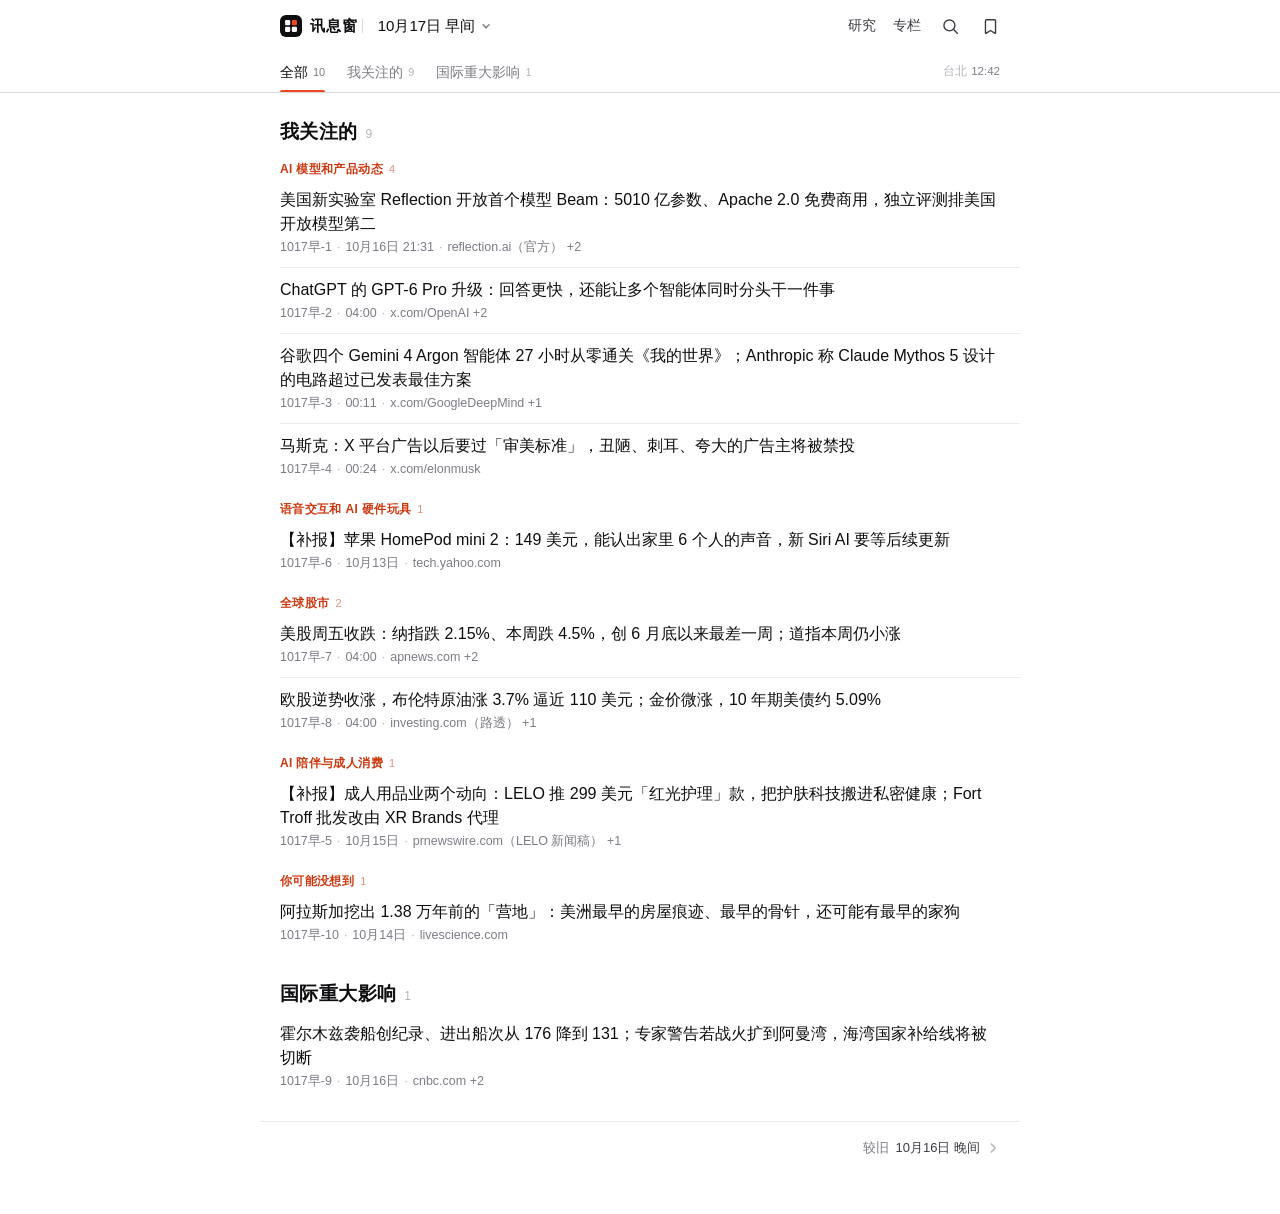
==== commit fbf15905: "Add research dashboard at /research/ Static Chinese dashboard for the global-markets study: overview" ====
--- a/index.html
+++ b/index.html
@@ -40,7 +40,8 @@
           <svg class="picker-chev" viewBox="0 0 12 12" aria-hidden="true"><path d="M3 4.75 6 7.75l3-3"/></svg>
         </button>
         <span class="offline" id="offline" hidden>离线</span>
-        <nav class="tools" aria-label="专栏、检索和收藏">
+        <nav class="tools" aria-label="专栏、研究、检索和收藏">
+          <a class="tool tool-label" href="research/">研究</a>
           <a class="tool tool-label" href="#/columns" data-tool="columns">专栏</a>
           <a class="tool" href="#/search" data-tool="search" aria-label="检索">
             <svg viewBox="0 0 24 24" aria-hidden="true"><circle cx="10.75" cy="10.75" r="6.25"/><path d="m15.5 15.5 4.25 4.25"/></svg>
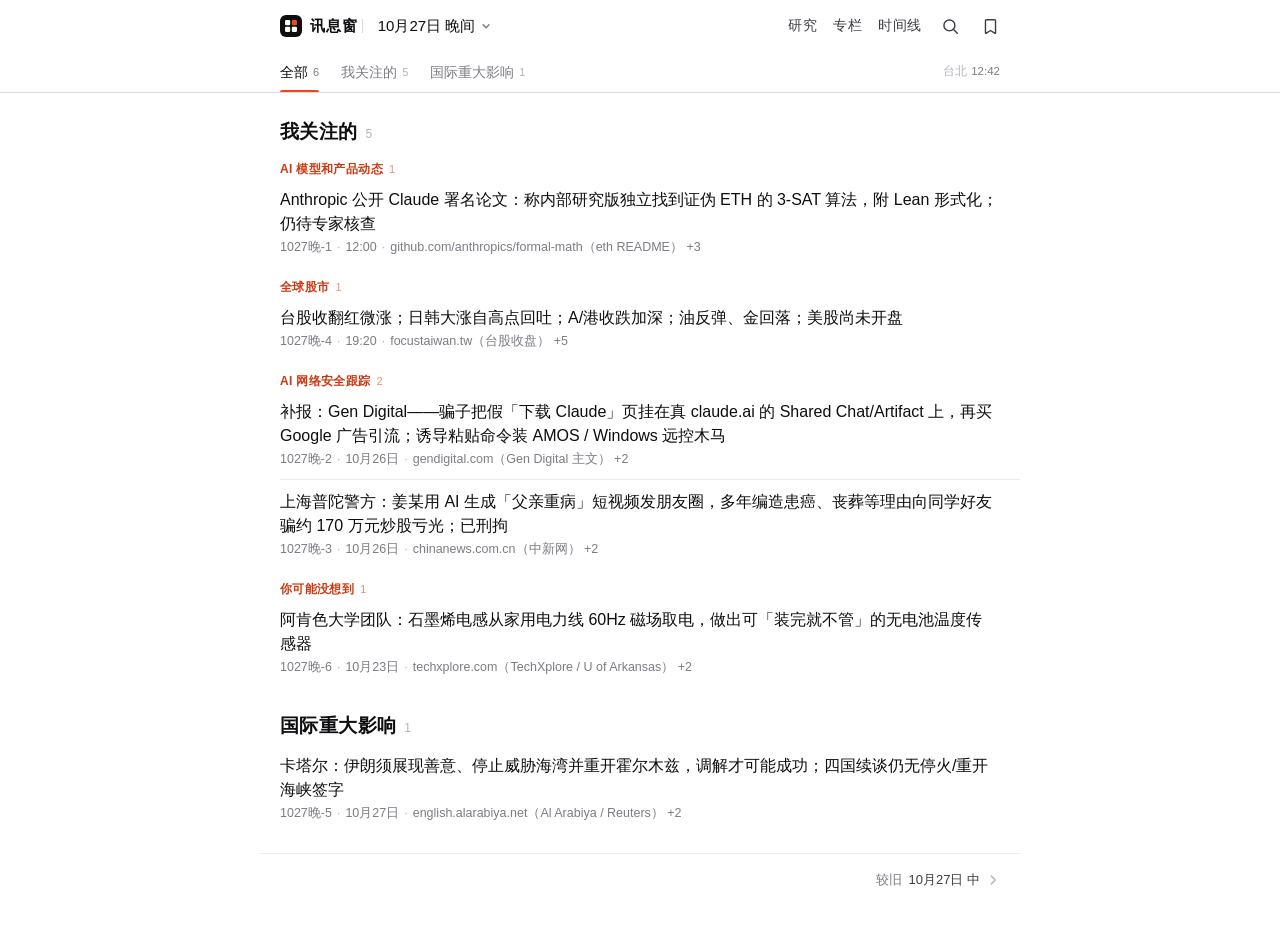
==== commit 059bea44: "Add a curated tech-event timeline to 讯息窗. Keep daily digests in issues, and record only high-impact " ====
--- a/index.html
+++ b/index.html
@@ -4,7 +4,7 @@
   <meta charset="utf-8">
   <meta name="viewport" content="width=device-width, initial-scale=1, viewport-fit=cover">
   <title>讯息窗</title>
-  <meta name="description" content="个人新闻摘要。最新一期、专栏、按日期翻阅、检索和收藏。">
+  <meta name="description" content="个人新闻摘要。最新一期、专栏、时间线、按日期翻阅、检索和收藏。">
   <meta name="color-scheme" content="light dark">
   <meta name="theme-color" content="#ffffff">
   <meta name="theme-color" media="(prefers-color-scheme: light)" content="#ffffff">
@@ -40,9 +40,10 @@
           <svg class="picker-chev" viewBox="0 0 12 12" aria-hidden="true"><path d="M3 4.75 6 7.75l3-3"/></svg>
         </button>
         <span class="offline" id="offline" hidden>离线</span>
-        <nav class="tools" aria-label="专栏、研究、检索和收藏">
+        <nav class="tools" aria-label="研究、专栏、时间线、检索和收藏">
           <a class="tool tool-label" href="research/">研究</a>
           <a class="tool tool-label" href="#/columns" data-tool="columns">专栏</a>
+          <a class="tool tool-label" href="#/timeline" data-tool="timeline">时间线</a>
           <a class="tool" href="#/search" data-tool="search" aria-label="检索">
             <svg viewBox="0 0 24 24" aria-hidden="true"><circle cx="10.75" cy="10.75" r="6.25"/><path d="m15.5 15.5 4.25 4.25"/></svg>
           </a>
--- a/css/app.css
+++ b/css/app.css
@@ -970,6 +970,70 @@
   color: var(--muted);
 }
 
+.act-discuss {
+  min-width: 72px;
+}
+
+.act-discuss.is-on {
+  border-color: transparent;
+  background: var(--accent-wash);
+  color: var(--accent-text);
+}
+
+.act-discuss.is-on svg { fill: none; }
+
+.discuss {
+  margin-top: 12px;
+  padding-top: 10px;
+  border-top: 0.5px solid var(--line);
+  animation: fade-in 220ms var(--ease);
+}
+
+.discuss-kicker {
+  display: flex;
+  align-items: baseline;
+  color: var(--accent-text);
+  font-size: 11px;
+  font-weight: 600;
+  letter-spacing: 0.12em;
+}
+
+.discuss-kicker .m-id {
+  color: var(--muted);
+  font-weight: 500;
+  letter-spacing: 0;
+  font-variant-numeric: tabular-nums;
+}
+
+.discuss-kicker .m-id::before {
+  content: "·";
+  margin: 0 6px;
+  color: var(--faint);
+  letter-spacing: 0;
+  font-weight: 500;
+}
+
+.discuss-box {
+  min-height: 112px;
+  margin: 2px -6px 0;
+}
+
+.discuss-wait {
+  padding: 16px 6px 8px;
+  color: var(--muted);
+  font-size: 13px;
+}
+
+.discuss-box:has(iframe:not(.giscus-frame--loading)) .discuss-wait { display: none; }
+
+.giscus,
+.giscus-frame {
+  width: 100%;
+  border: 0;
+}
+
+.giscus-frame { color-scheme: light dark; }
+
 mark {
   padding: 0 1px;
   border-radius: 3px;
@@ -1320,6 +1384,81 @@
   .bar { background: var(--bg); }
 }
 
+.tl-lead {
+  padding: 16px var(--pad) 2px;
+  color: var(--muted);
+  font-size: 13px;
+  line-height: 1.65;
+}
+
+.tl-list {
+  list-style: none;
+  margin: 0;
+  padding: 0 0 8px;
+}
+
+.tl-item { position: relative; }
+
+.tl-item::before {
+  content: "";
+  position: absolute;
+  z-index: 1;
+  left: calc(var(--pad) + 3px);
+  top: 0;
+  bottom: 0;
+  width: 1px;
+  background: var(--line-2);
+  pointer-events: none;
+}
+
+.tl-item:first-child::before { top: 22px; }
+
+.tl-item:last-child::before {
+  bottom: auto;
+  height: 22px;
+}
+
+.tl-item:only-child::before { display: none; }
+
+.tl-item::after {
+  content: "";
+  position: absolute;
+  z-index: 1;
+  left: calc(var(--pad) - 0.5px);
+  top: 18px;
+  width: 8px;
+  height: 8px;
+  border: 1.5px solid var(--ink);
+  border-radius: 50%;
+  background: var(--bg);
+  pointer-events: none;
+}
+
+.tl-item:first-child::after {
+  border-color: var(--accent);
+  background: var(--accent);
+}
+
+.tl-item .tl-card .row-head,
+.tl-item .tl-card .row-inner { padding-left: calc(var(--pad) + 18px); }
+
+.tl-item .tl-card::after { left: calc(var(--pad) + 10px); }
+
+.tl-kicker {
+  margin-bottom: 4px;
+  color: var(--accent-text);
+  font-size: 12px;
+  font-weight: 600;
+}
+
+.tl-card .col-related { margin-top: 12px; }
+
+.tl-card .col-related h2,
+.tl-card .rel {
+  padding-left: 0;
+  padding-right: 0;
+}
+
 @media (hover: hover) {
   .row:hover::after { opacity: 1; }
   .row:hover::before, .row:hover + .row::before { opacity: 0; }
@@ -1401,7 +1540,7 @@
 }
 
 @media print {
-  .bar, .skip, .acts, #toast { display: none !important; }
+  .bar, .skip, .acts, .discuss, #toast { display: none !important; }
   .row-body { display: block; visibility: visible; }
   .row-inner { opacity: 1; transform: none; }
   .row { break-inside: avoid; }
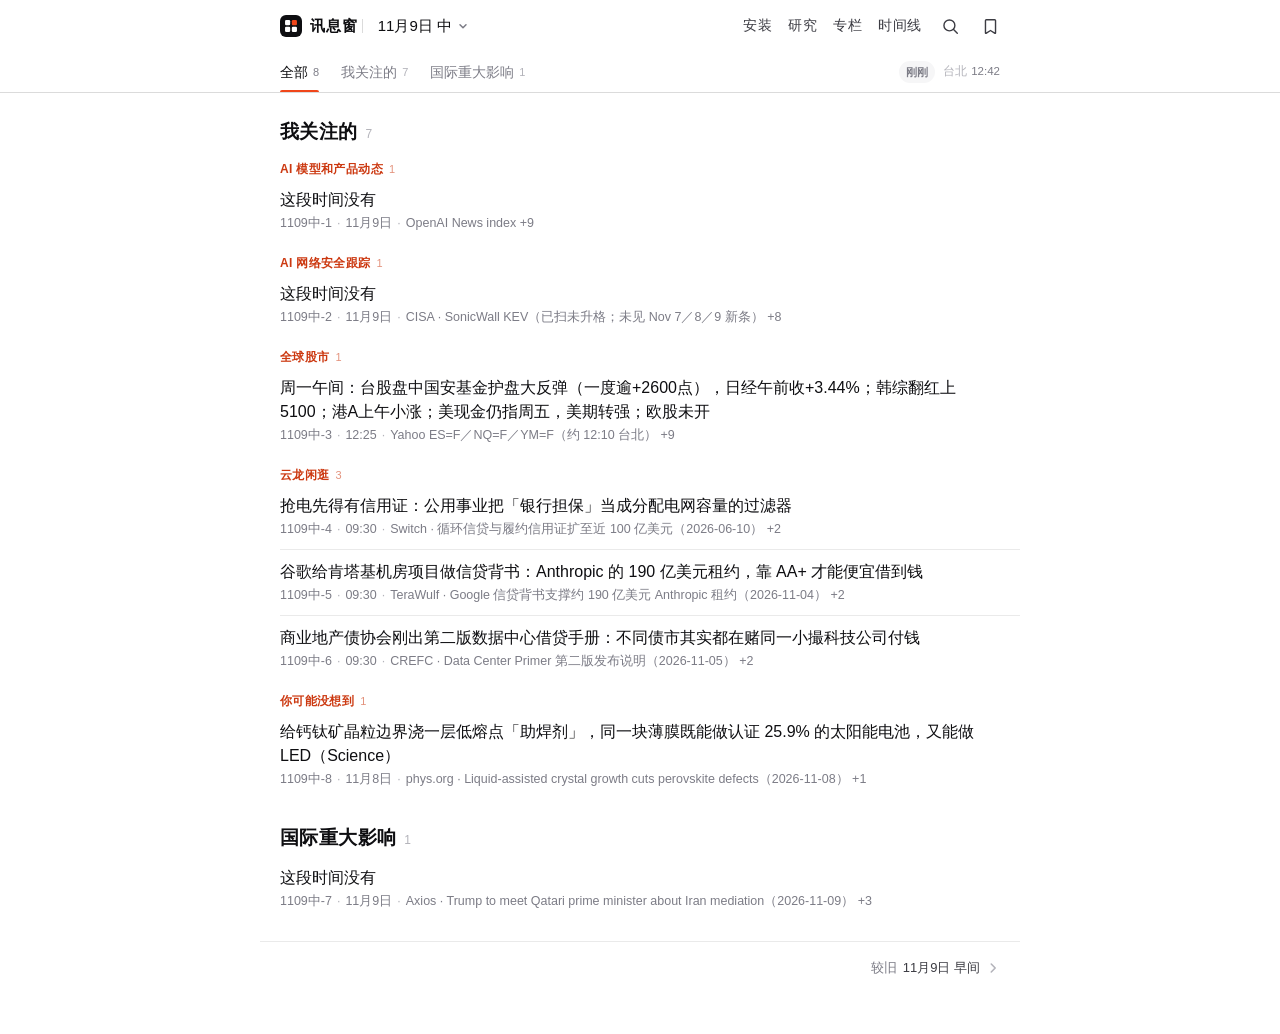
==== commit 51b801fb: "Keep an open desktop window on the edition being read Check the published catalog while the window s" ====
--- a/index.html
+++ b/index.html
@@ -39,8 +39,8 @@
           <span class="picker-label" id="picker-label">讯息窗</span>
           <svg class="picker-chev" viewBox="0 0 12 12" aria-hidden="true"><path d="M3 4.75 6 7.75l3-3"/></svg>
         </button>
-        <span class="offline" id="offline" hidden>离线</span>
         <nav class="tools" aria-label="研究、专栏、时间线、检索和收藏">
+          <button type="button" class="tool tool-label" id="install" hidden>安装</button>
           <a class="tool tool-label" href="research/">研究</a>
           <a class="tool tool-label" href="#/columns" data-tool="columns">专栏</a>
           <a class="tool tool-label" href="#/timeline" data-tool="timeline">时间线</a>
@@ -68,7 +68,11 @@
           <span>跳到日期</span>
           <input type="date" id="jump-date" aria-label="跳到日期">
         </label>
-        <p class="clock" aria-label="台北时间"><span>台北</span><time id="clock">--:--</time></p>
+        <div class="bar-meta">
+          <button type="button" class="fresh" id="fresh" hidden>核对中</button>
+          <span class="sr-only" id="fresh-live" aria-live="polite"></span>
+          <p class="clock" aria-label="台北时间"><span>台北</span><time id="clock">--:--</time></p>
+        </div>
       </div>
       <div class="blocks" id="blocks" role="group" aria-label="我关注的子块" hidden></div>
     </div>
@@ -79,6 +83,24 @@
     <p class="status">正在打开…</p>
   </main>
   <div id="toast" role="status" aria-live="polite"></div>
+  <div class="sheet" id="install-sheet" hidden>
+    <div class="sheet-card" role="dialog" aria-modal="true" aria-labelledby="install-title">
+      <h2 id="install-title">单独开一扇窗口</h2>
+      <p>还是这个讯息窗。用 Chrome 或 Edge 装上之后，它会在自己的窗口里打开，拖边缘就能改大小。浏览器会先问你。不会开机自己启动，不会一直浮在别的窗口上面，也不会要通知权限。</p>
+      <ol>
+        <li>用 Chrome 或 Edge 打开现在这个页面。</li>
+        <li>Chrome 优先点地址栏右端的「安装应用」。英文界面写的是 Install。</li>
+        <li>没有图标时，Chrome 点右上角「更多」→「投放、保存和分享」→「安装“讯息窗”」。若写成「将网页作为应用安装」，也是这一项。英文是 More → Cast, save, and share → Install page as app。</li>
+        <li>Edge 点右上角「…」→「更多工具」→「应用」→「将此站点安装为应用」。英文是 Settings and more → More tools → Apps → Install this site as an app。</li>
+        <li>确认之后，开始菜单里搜「讯息窗」就能打开。想钉在任务栏，用装好时的询问，或以后到 chrome://apps、edge://apps 里固定。</li>
+      </ol>
+      <p class="sheet-note">窗口关着，或者电脑睡着，就不会核对。醒来后只要这扇窗口还开着，会接着看有没有新发布的一期。一天大约三期，不是一直在抓新闻。若看到「登录时启动」，那是浏览器自己的开关，不勾即可。</p>
+      <div class="sheet-acts">
+        <button type="button" class="sheet-go" id="install-go" hidden>安装讯息窗</button>
+        <button type="button" class="sheet-close" id="install-close">知道了</button>
+      </div>
+    </div>
+  </div>
   <noscript>
     <p class="status">讯息窗需要 JavaScript 才能阅读摘要。</p>
   </noscript>
--- a/css/app.css
+++ b/css/app.css
@@ -213,15 +213,38 @@
 
 .picker[aria-expanded="true"] .picker-chev { transform: rotate(180deg); }
 
-.offline {
+.bar-meta {
+  display: inline-flex;
   flex: 0 0 auto;
-  margin-left: 6px;
-  padding: 1px 6px;
-  border-radius: 4px;
+  align-items: center;
+  gap: 8px;
+  margin-left: auto;
+}
+
+.fresh {
+  flex: 0 0 auto;
+  height: 22px;
+  padding: 0 7px;
+  border-radius: 999px;
   background: var(--surface);
   color: var(--muted);
   font-size: 11px;
-  font-weight: 500;
+  font-weight: 600;
+  letter-spacing: 0.01em;
+  font-variant-numeric: tabular-nums;
+  white-space: nowrap;
+}
+
+.fresh.is-pending {
+  background: var(--accent-wash);
+  color: var(--accent-text);
+}
+
+.fresh.is-offline,
+.fresh.is-error,
+.fresh.is-stale {
+  color: var(--ink-2);
+  box-shadow: inset 0 0 0 1px var(--line-2);
 }
 
 .tools {
@@ -431,7 +454,6 @@
   flex: 0 0 auto;
   align-items: center;
   gap: 4px;
-  margin-left: auto;
   color: var(--faint);
   font-size: 11.5px;
   font-variant-numeric: tabular-nums;
@@ -1459,10 +1481,82 @@
   padding-right: 0;
 }
 
+.sheet {
+  position: fixed;
+  inset: 0;
+  z-index: 35;
+  display: grid;
+  place-items: center;
+  padding: 24px 16px;
+  background: var(--scrim);
+}
+
+.sheet-card {
+  width: min(440px, 100%);
+  max-height: min(86dvh, 640px);
+  overflow: auto;
+  padding: 22px 22px 18px;
+  border-radius: 16px;
+  background: var(--pop);
+  box-shadow: var(--shadow-pop);
+}
+
+.sheet-card h2 {
+  font-size: 18px;
+  line-height: 1.35;
+  letter-spacing: 0.02em;
+}
+
+.sheet-card p,
+.sheet-card li {
+  margin-top: 10px;
+  color: var(--ink-2);
+  font-size: 14px;
+  line-height: 1.65;
+}
+
+.sheet-card ol {
+  margin: 12px 0 0;
+  padding-left: 1.2em;
+}
+
+.sheet-card li { margin-top: 8px; }
+
+.sheet-note { color: var(--muted) !important; font-size: 13px !important; }
+
+.sheet-acts {
+  display: flex;
+  justify-content: flex-end;
+  gap: 8px;
+  margin-top: 16px;
+}
+
+.sheet-go,
+.sheet-close {
+  height: 36px;
+  padding: 0 14px;
+  border-radius: 10px;
+  font-size: 14px;
+  font-weight: 600;
+}
+
+.sheet-go { background: var(--ink); color: var(--bg); }
+.sheet-close { background: var(--surface); color: var(--ink); }
+
+@media (display-mode: standalone), (display-mode: window-controls-overlay) {
+  .bar-top { -webkit-app-region: drag; app-region: drag; }
+  .bar-top a,
+  .bar-top button,
+  .bar-top input { -webkit-app-region: no-drag; app-region: no-drag; }
+}
+
 @media (hover: hover) {
   .row:hover::after { opacity: 1; }
   .row:hover::before, .row:hover + .row::before { opacity: 0; }
   .tool:hover, .picker:hover { background: var(--surface); }
+  .fresh:hover, .sheet-close:hover { background: var(--press); }
+  .fresh.is-pending:hover { background: var(--accent-wash); color: var(--accent-text); }
+  .sheet-go:hover { opacity: 0.88; }
   .picker:hover::before { visibility: hidden; }
   .tab:hover { color: var(--ink); }
   .block-tab:hover { color: var(--ink); }
@@ -1540,7 +1634,7 @@
 }
 
 @media print {
-  .bar, .skip, .acts, .discuss, #toast { display: none !important; }
+  .bar, .skip, .acts, .discuss, #toast, .sheet { display: none !important; }
   .row-body { display: block; visibility: visible; }
   .row-inner { opacity: 1; transform: none; }
   .row { break-inside: avoid; }
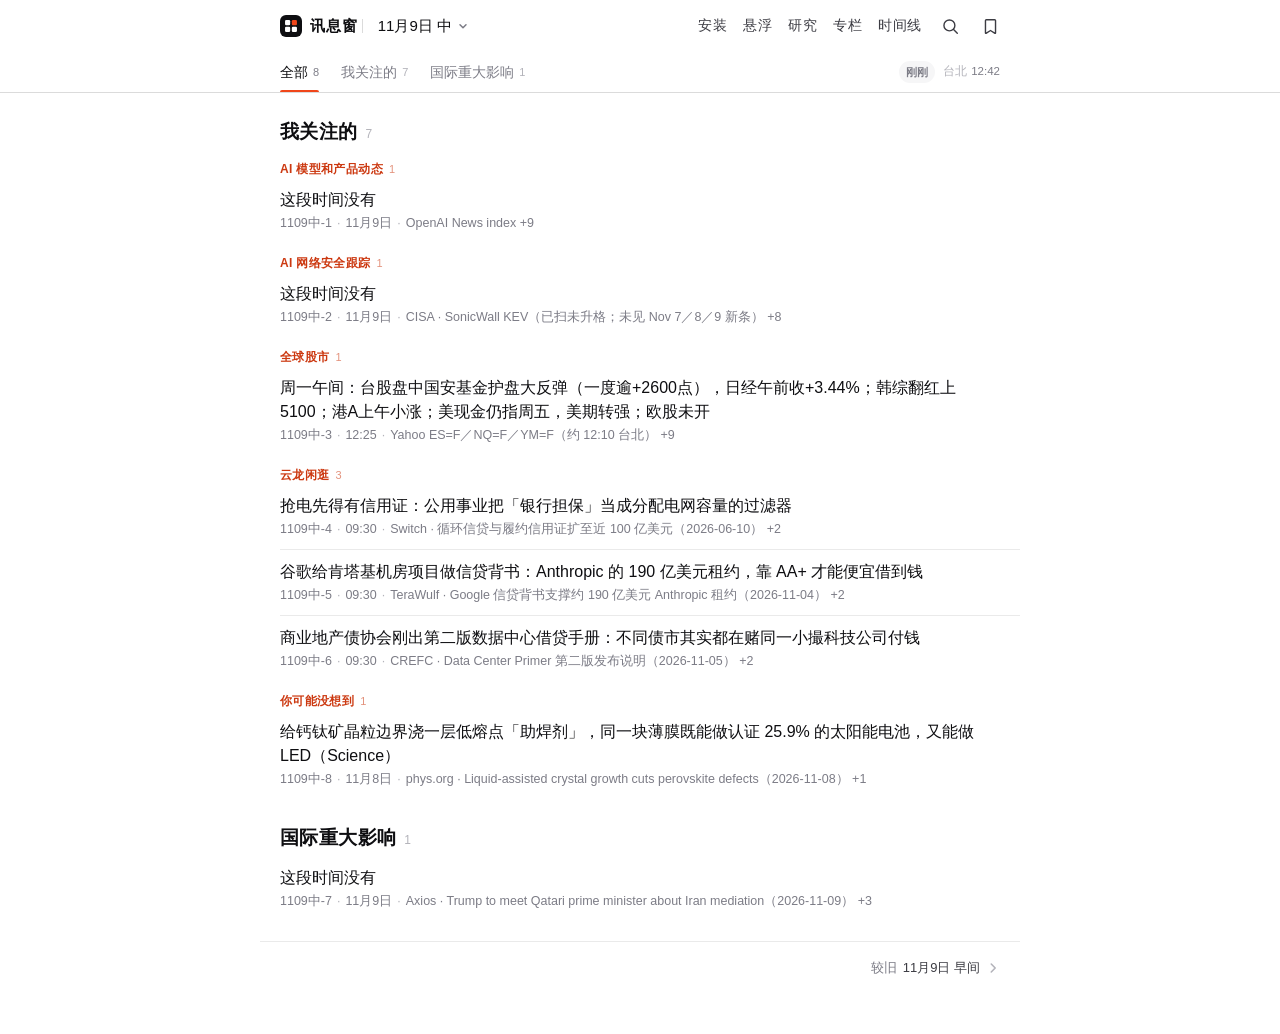
==== commit 9052b506: "Float the installed window and tuck it into the screen edge A small Windows helper keeps the install" ====
--- a/index.html
+++ b/index.html
@@ -41,6 +41,7 @@
         </button>
         <nav class="tools" aria-label="研究、专栏、时间线、检索和收藏">
           <button type="button" class="tool tool-label" id="install" hidden>安装</button>
+          <button type="button" class="tool tool-label" id="float" data-float hidden>悬浮</button>
           <a class="tool tool-label" href="research/">研究</a>
           <a class="tool tool-label" href="#/columns" data-tool="columns">专栏</a>
           <a class="tool tool-label" href="#/timeline" data-tool="timeline">时间线</a>
@@ -86,7 +87,7 @@
   <div class="sheet" id="install-sheet" hidden>
     <div class="sheet-card" role="dialog" aria-modal="true" aria-labelledby="install-title">
       <h2 id="install-title">单独开一扇窗口</h2>
-      <p>还是这个讯息窗。用 Chrome 或 Edge 装上之后，它会在自己的窗口里打开，拖边缘就能改大小。浏览器会先问你。不会开机自己启动，不会一直浮在别的窗口上面，也不会要通知权限。</p>
+      <p>还是这个讯息窗。用 Chrome 或 Edge 装上之后，它会在自己的窗口里打开，拖边缘就能改大小。浏览器会先问你。不会开机自己启动，也不会要通知权限。浏览器这扇窗口本身不能一直浮在别的程序上面。</p>
       <ol>
         <li>用 Chrome 或 Edge 打开现在这个页面。</li>
         <li>Chrome 优先点地址栏右端的「安装应用」。英文界面写的是 Install。</li>
@@ -101,6 +102,23 @@
       </div>
     </div>
   </div>
+  <div class="sheet" id="float-sheet" hidden>
+    <div class="sheet-card" role="dialog" aria-modal="true" aria-labelledby="float-title">
+      <h2 id="float-title">贴边，并浮在最上面</h2>
+      <p>像微信那样靠到屏幕边上就缩进去，要一个很小的 Windows 程序来搬这扇窗口。网页自己做不到。它不读新闻，也不开机自己启动。</p>
+      <ol>
+        <li>先把讯息窗装成自己的窗口，并打开它。浏览器标签页不会被拿去悬浮。</li>
+        <li>下载悬浮程序，运行。时钟旁边会出现一个小图标。</li>
+        <li>Windows 若写出「未知发布者」，选「仍要运行」。没有另外买签名证书，所以会这样问一次。</li>
+        <li>这扇窗口此后浮在别的程序上面。拖到屏幕左缘或右缘，松手后它缩进去，只留一条边。鼠标靠过去会出来，移开又缩回去。</li>
+        <li>不想要了，在那个小图标上点右键，选「退出」。窗口会回到原来的位置，也不再一直浮着。</li>
+      </ol>
+      <div class="sheet-acts">
+        <a class="sheet-go" id="float-get" href="float/info-window-float.exe" download>下载悬浮程序</a>
+        <button type="button" class="sheet-close" id="float-close">知道了</button>
+      </div>
+    </div>
+  </div>
   <noscript>
     <p class="status">讯息窗需要 JavaScript 才能阅读摘要。</p>
   </noscript>
--- a/css/app.css
+++ b/css/app.css
@@ -602,12 +602,20 @@
   display: flex;
   align-items: center;
   justify-content: space-between;
+  width: 100%;
   height: 46px;
   padding: 0 16px;
   border-top: 0.5px solid var(--line);
   color: var(--ink);
   font-size: 14px;
   font-weight: 500;
+  text-decoration: none;
+  text-align: left;
+}
+
+a.sheet-go {
+  display: inline-grid;
+  place-items: center;
   text-decoration: none;
 }
 
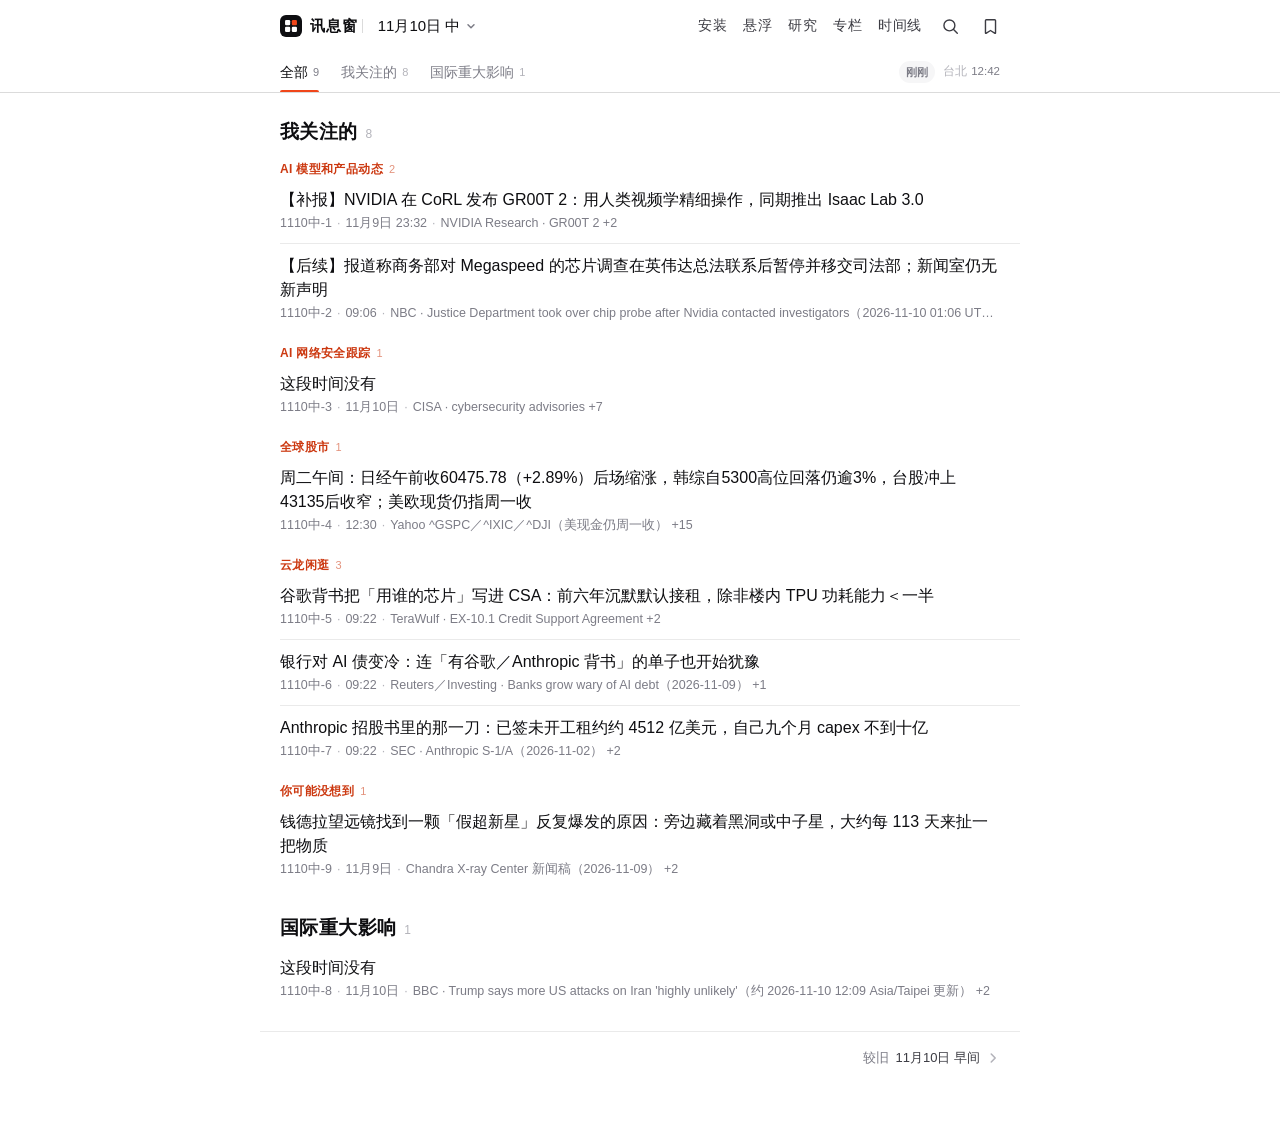
==== commit ce0e55fe: "Show a window when the float helper starts The helper was a hidden tray process, so launching it loo" ====
--- a/index.html
+++ b/index.html
@@ -108,10 +108,10 @@
       <p>像微信那样靠到屏幕边上就缩进去，要一个很小的 Windows 程序来搬这扇窗口。网页自己做不到。它不读新闻，也不开机自己启动。</p>
       <ol>
         <li>先把讯息窗装成自己的窗口，并打开它。浏览器标签页不会被拿去悬浮。</li>
-        <li>下载悬浮程序，运行。时钟旁边会出现一个小图标。</li>
-        <li>Windows 若写出「未知发布者」，选「仍要运行」。没有另外买签名证书，所以会这样问一次。</li>
-        <li>这扇窗口此后浮在别的程序上面。拖到屏幕左缘或右缘，松手后它缩进去，只留一条边。鼠标靠过去会出来，移开又缩回去。</li>
-        <li>不想要了，在那个小图标上点右键，选「退出」。窗口会回到原来的位置，也不再一直浮着。</li>
+        <li>下载悬浮程序，运行。会弹出一个小窗口，标题是「讯息窗悬浮」。</li>
+        <li>Windows 若先弹出蓝框，点「更多信息」，再点「仍要运行」。没有另外买签名证书，所以会问一次。</li>
+        <li>讯息窗此后浮在别的程序上面。拖到屏幕左缘或右缘，松手后它缩进去，只留一条边。鼠标靠过去会出来，移开又缩回去。</li>
+        <li>不想要了，关掉「讯息窗悬浮」小窗口，或点里面的「退出」。讯息窗会回到原来的位置，也不再一直浮着。</li>
       </ol>
       <div class="sheet-acts">
         <a class="sheet-go" id="float-get" href="float/info-window-float.exe" download>下载悬浮程序</a>
